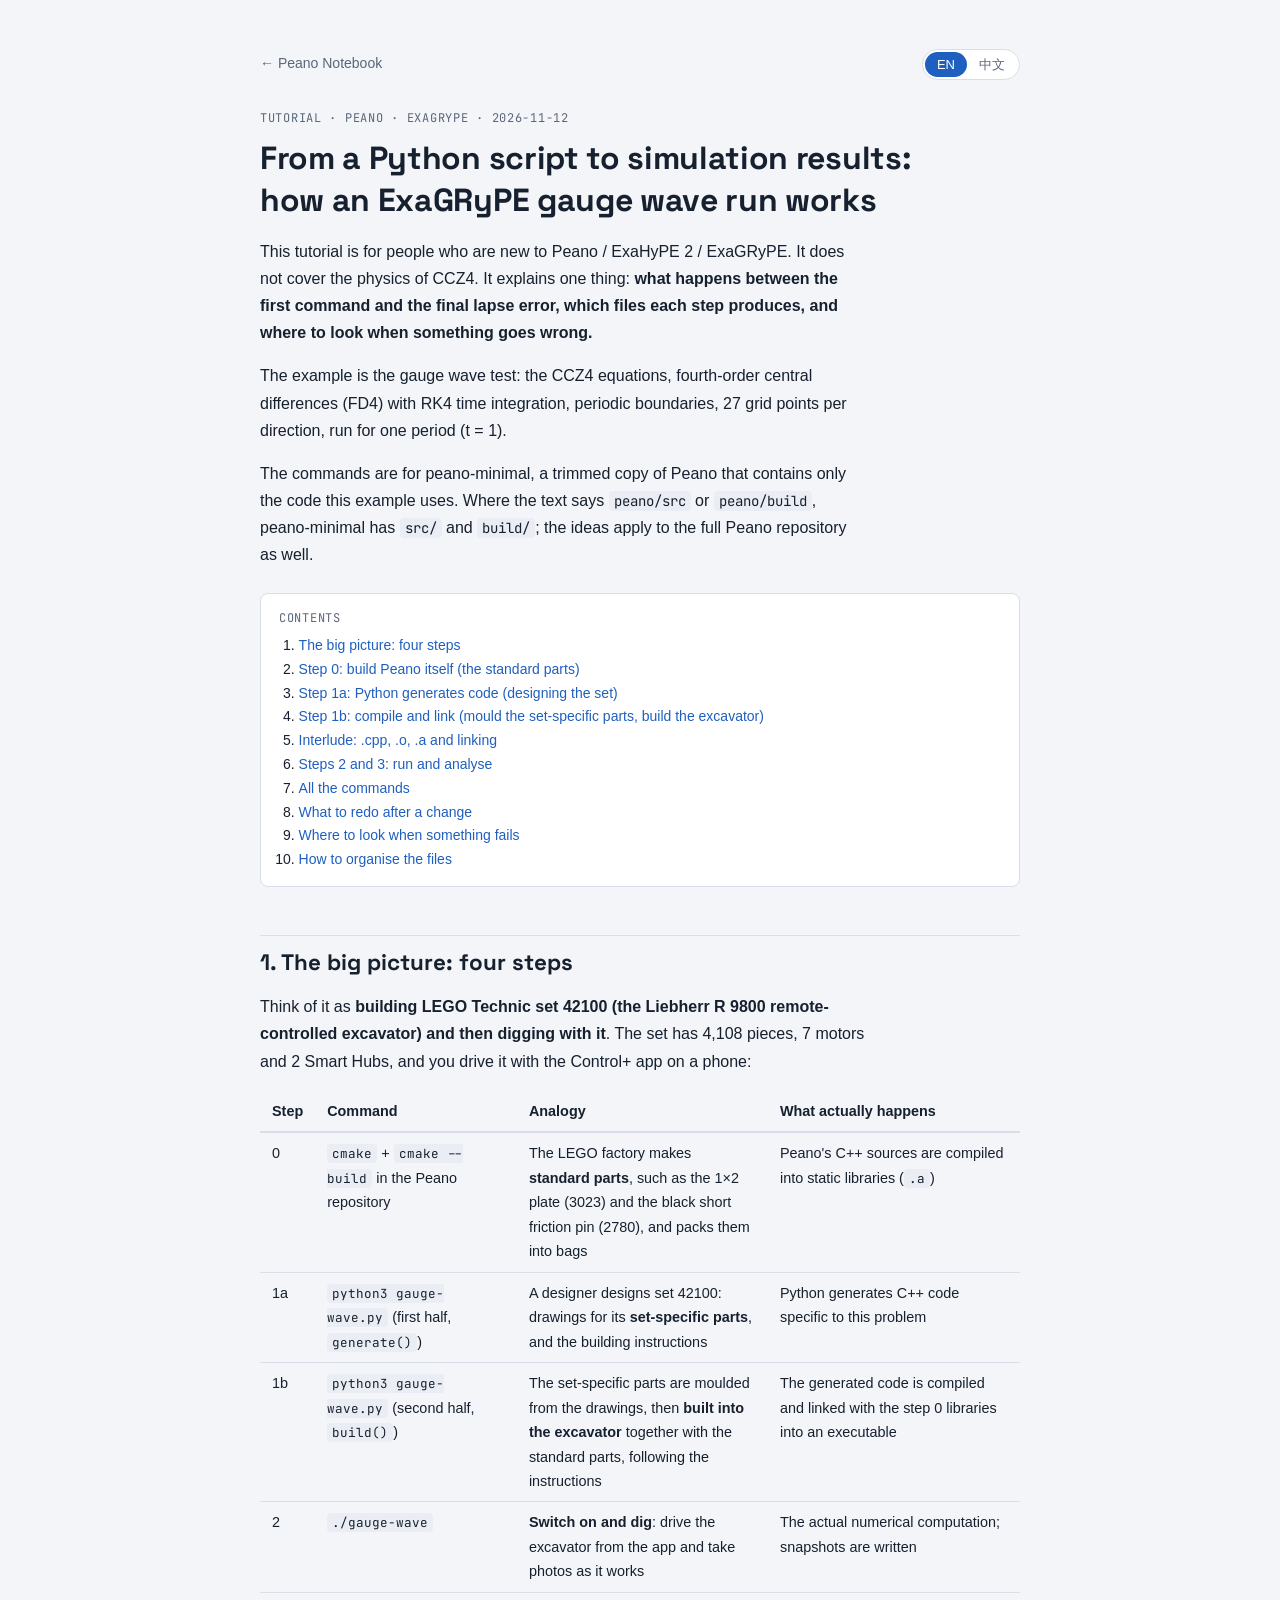
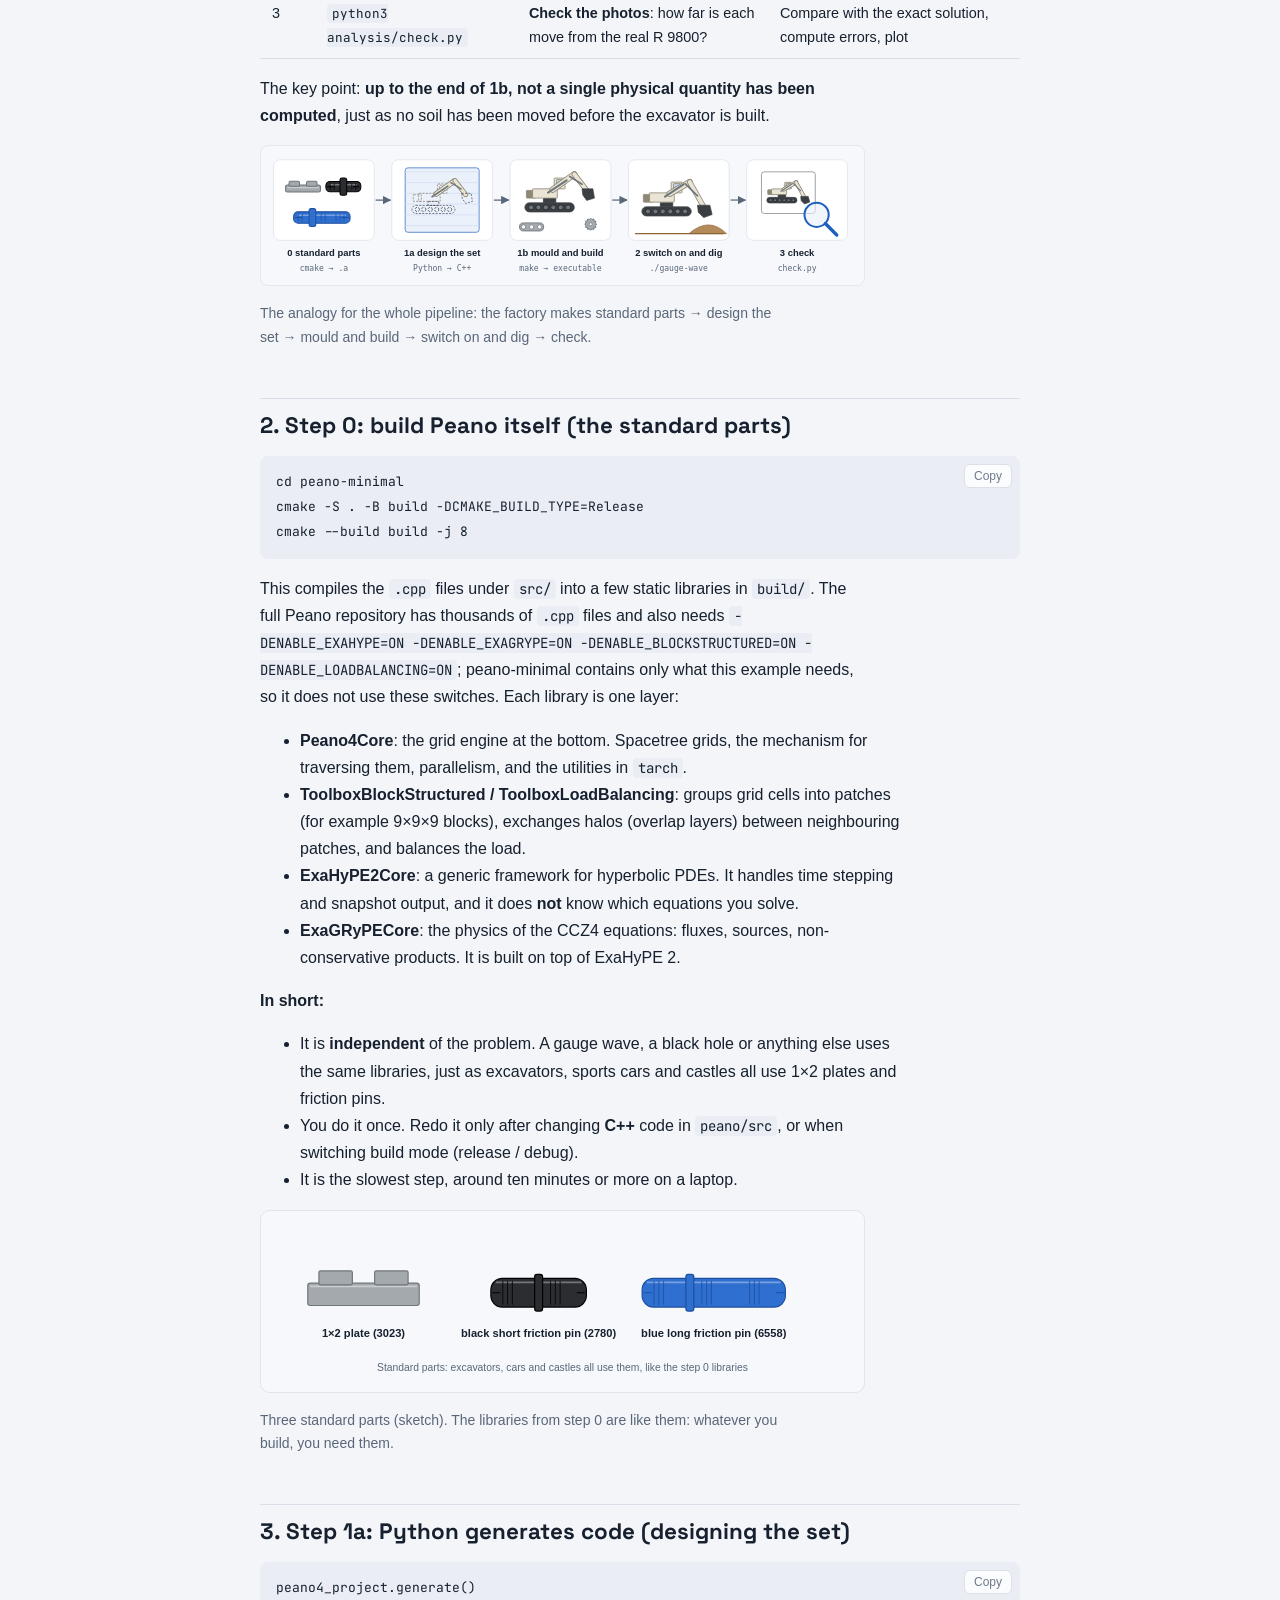
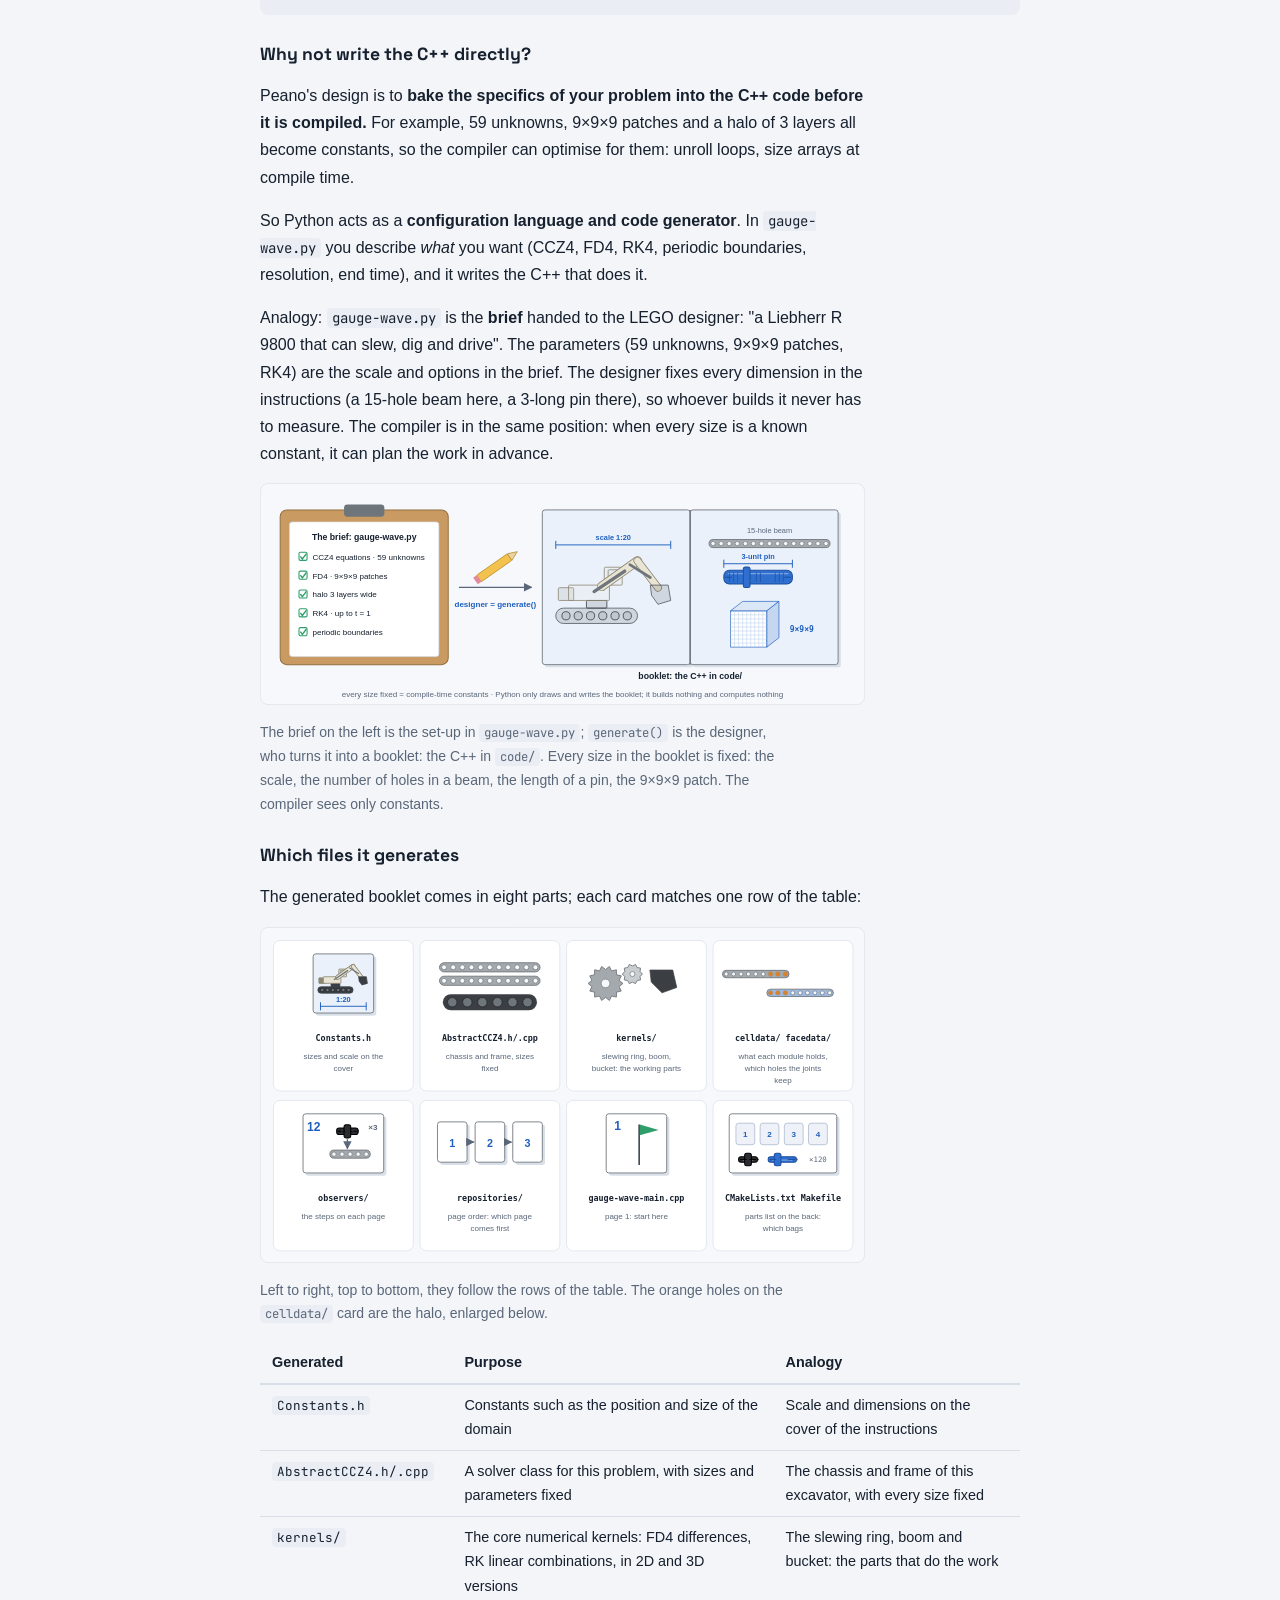
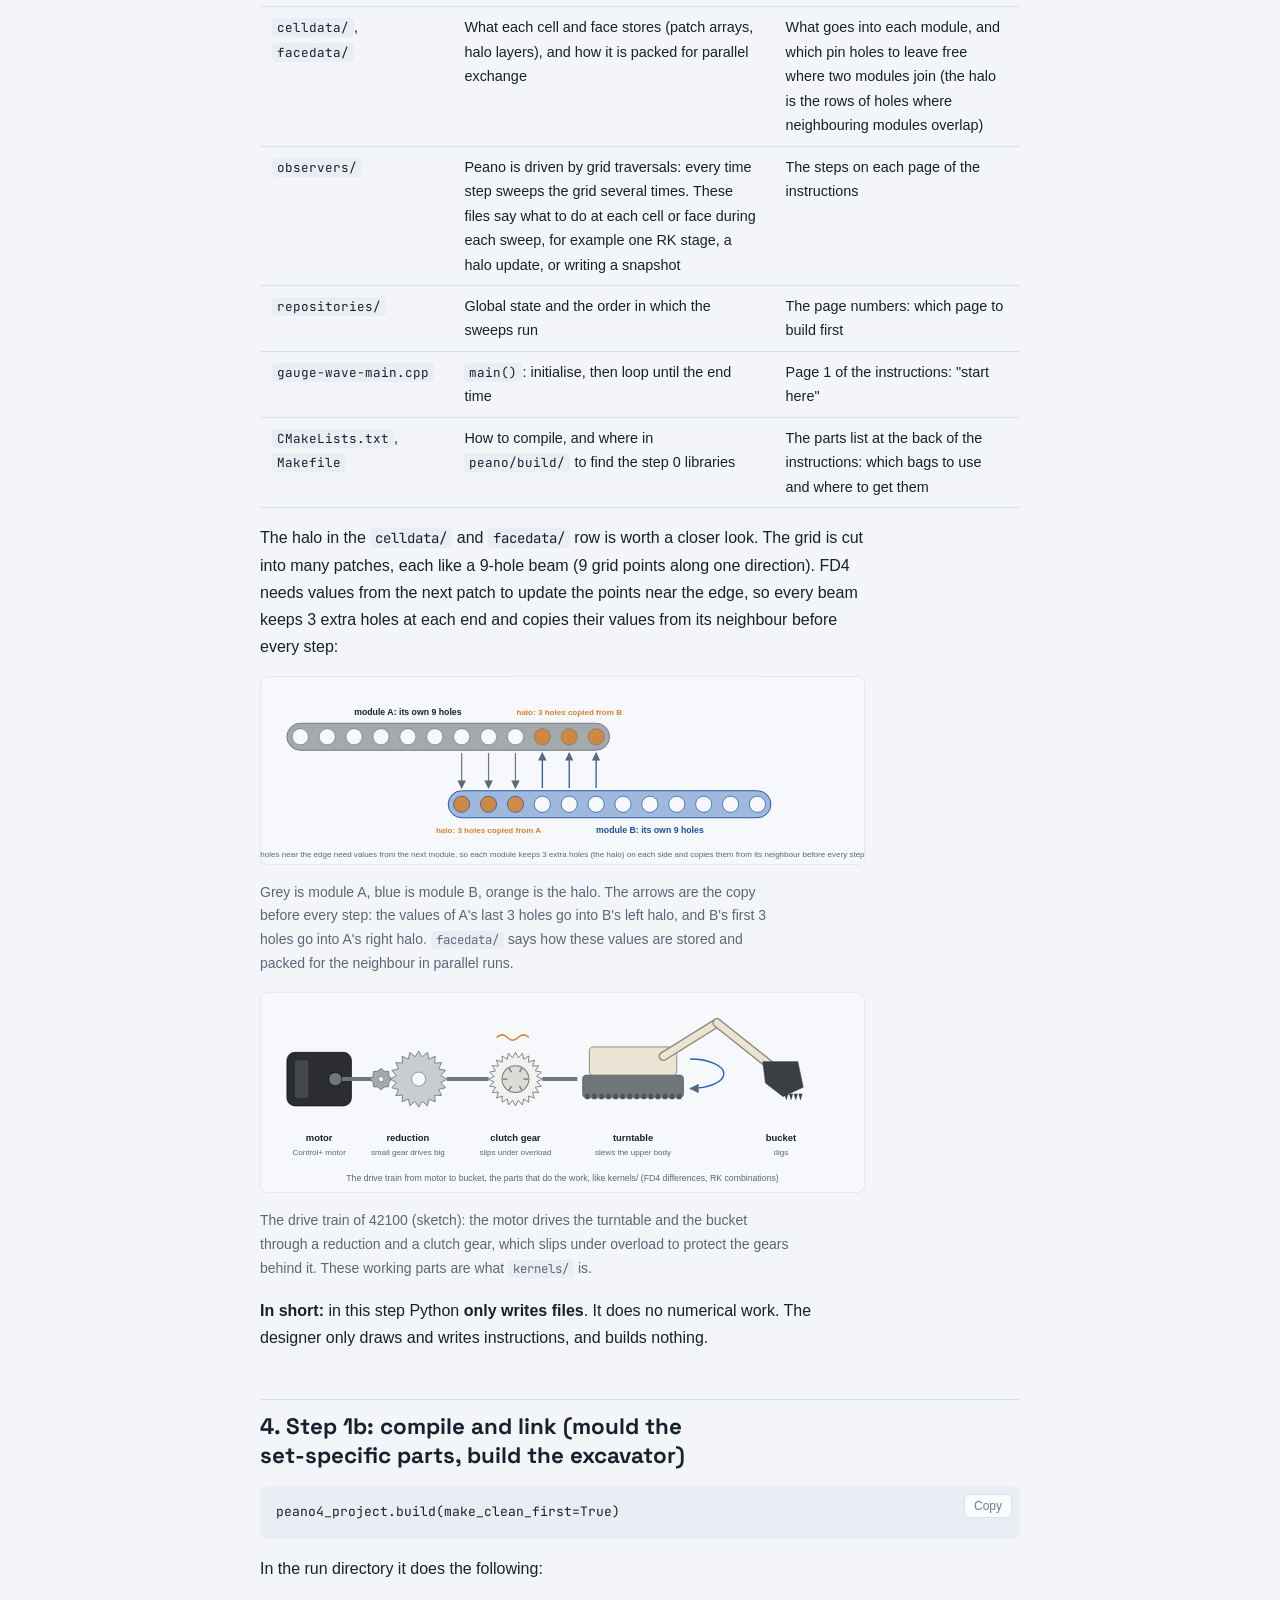
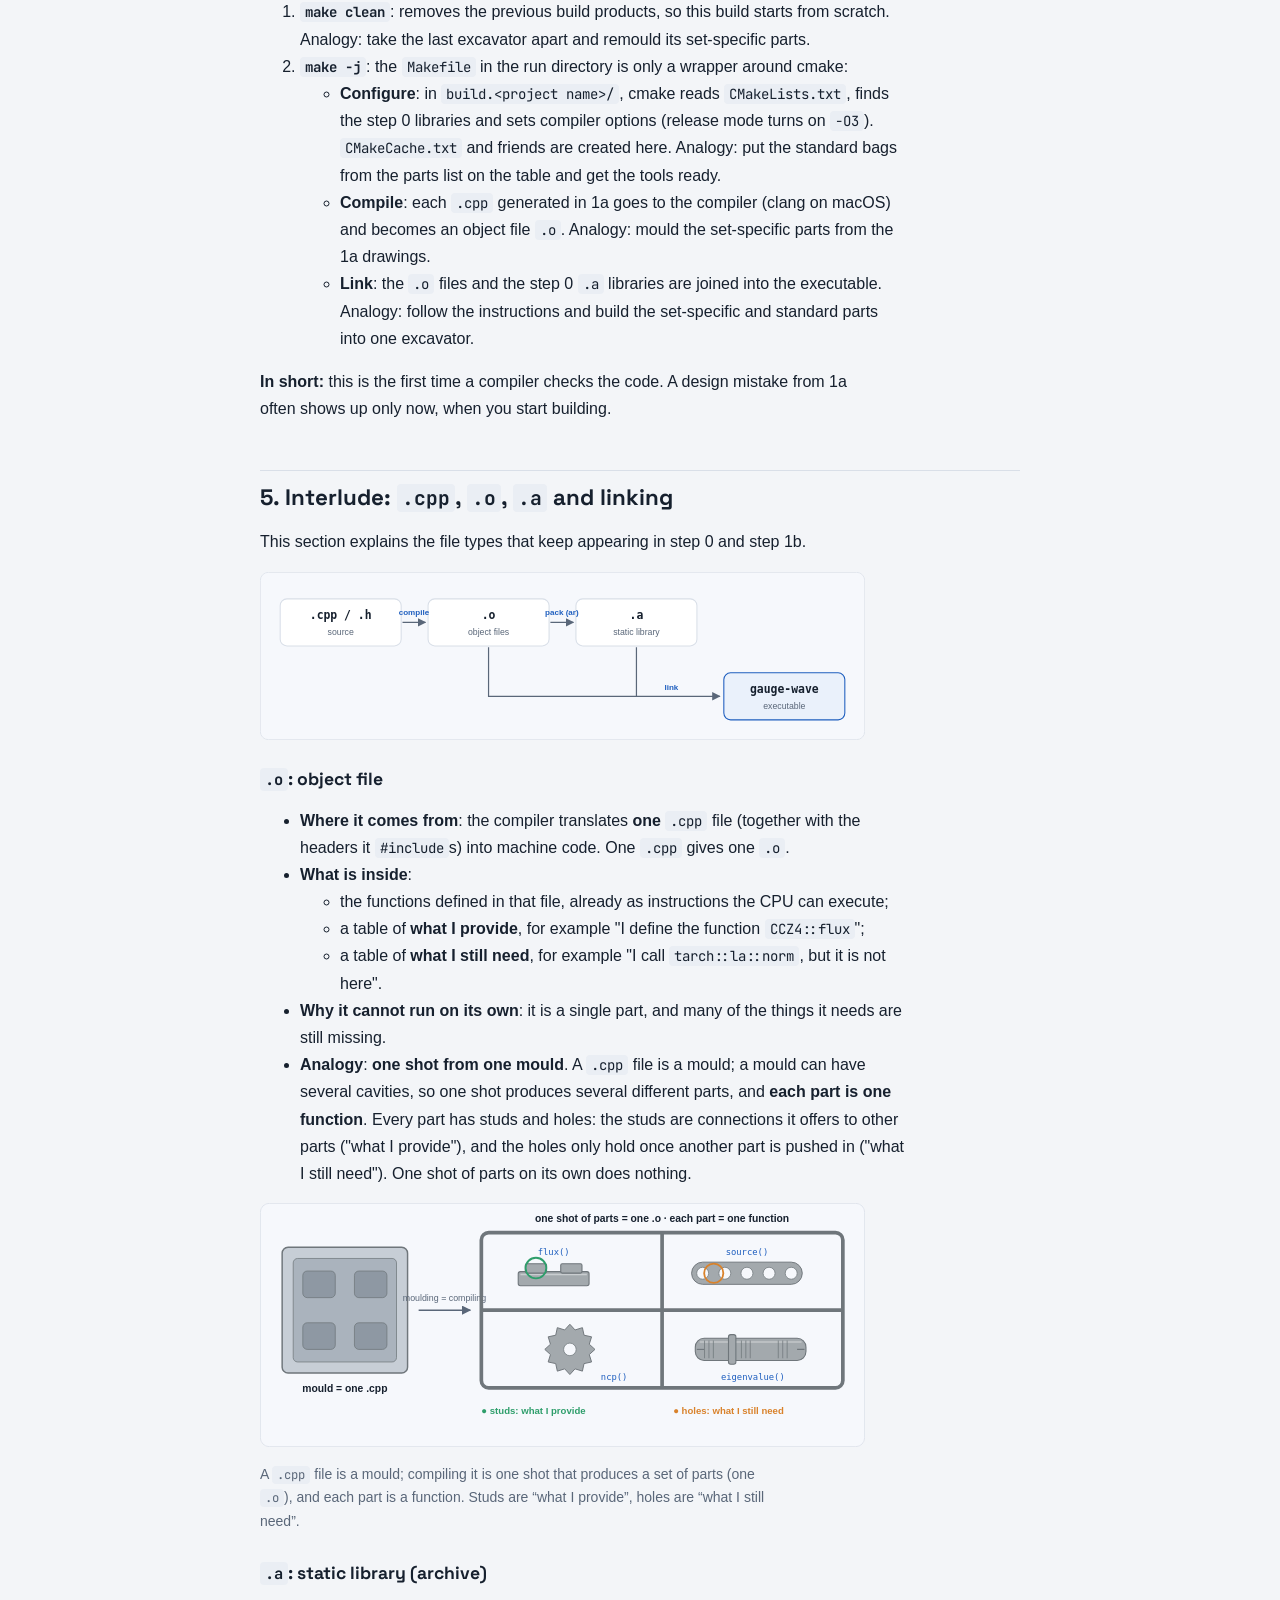
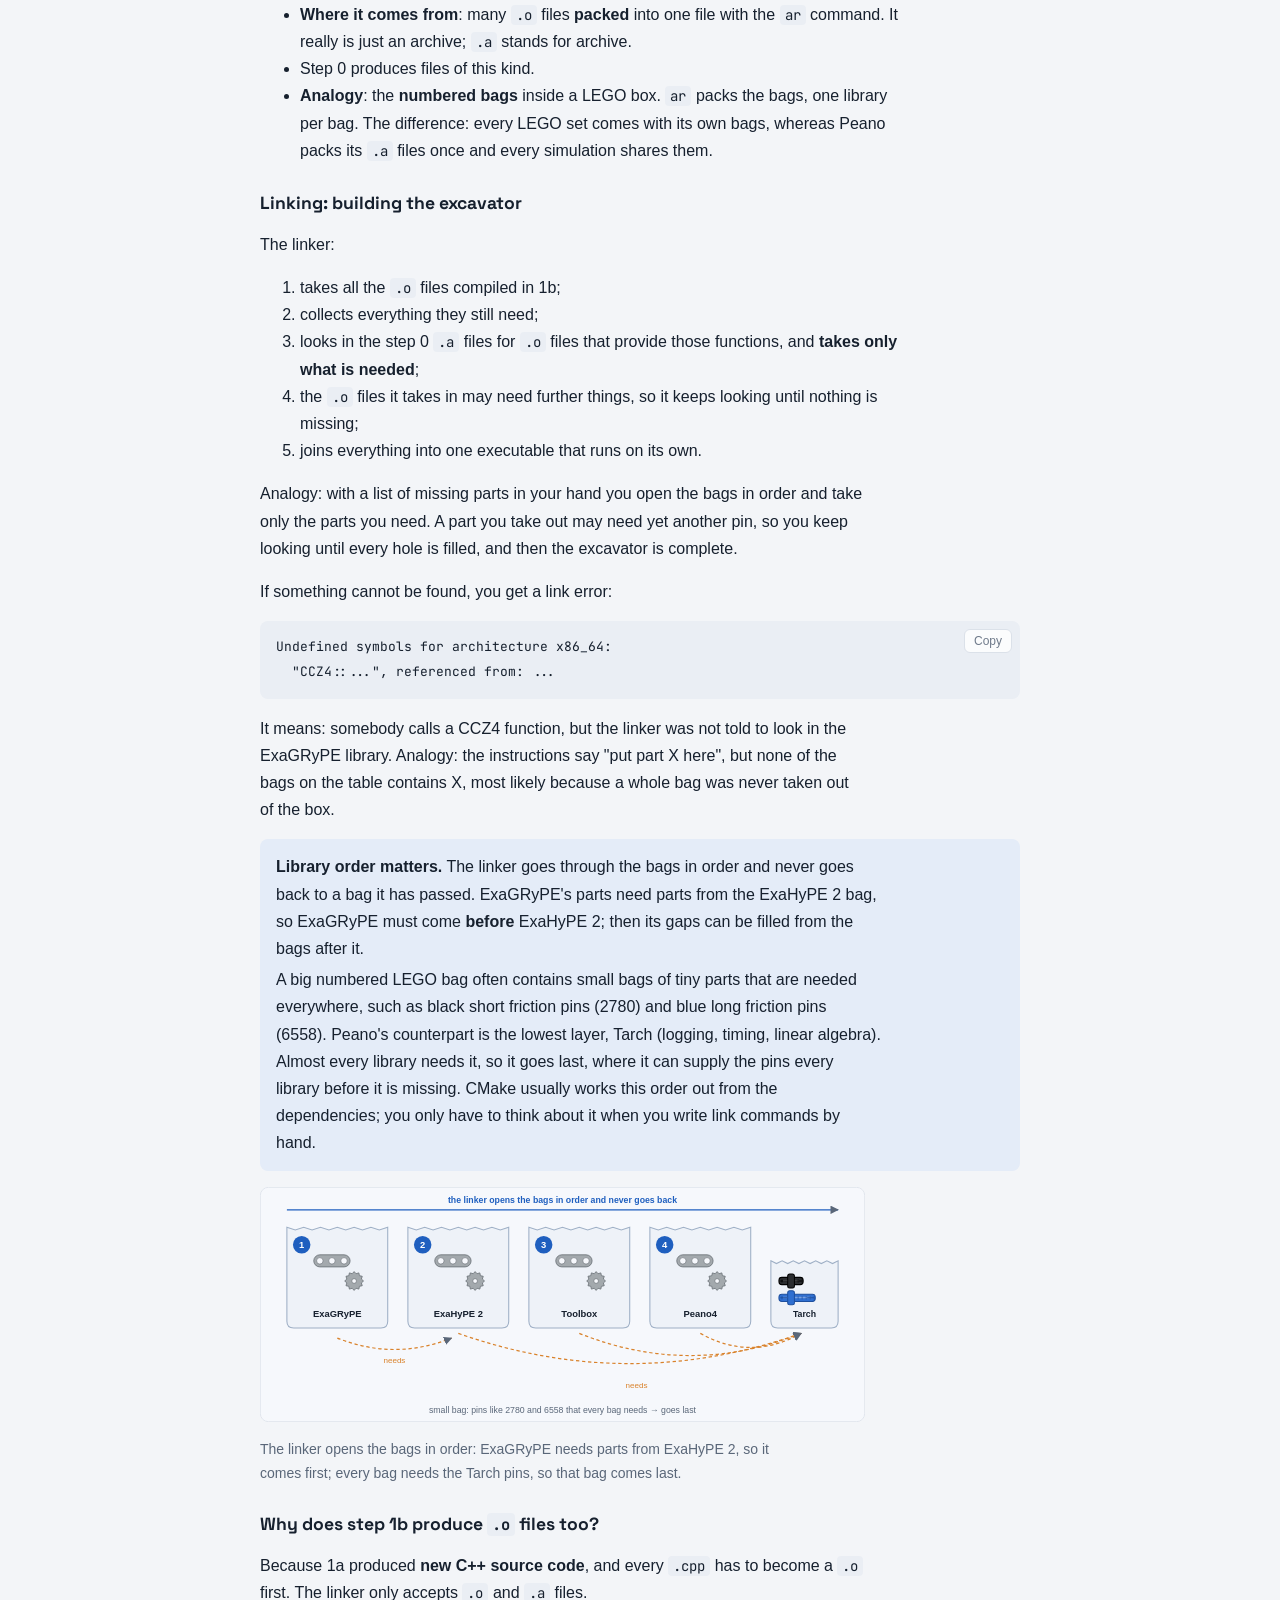
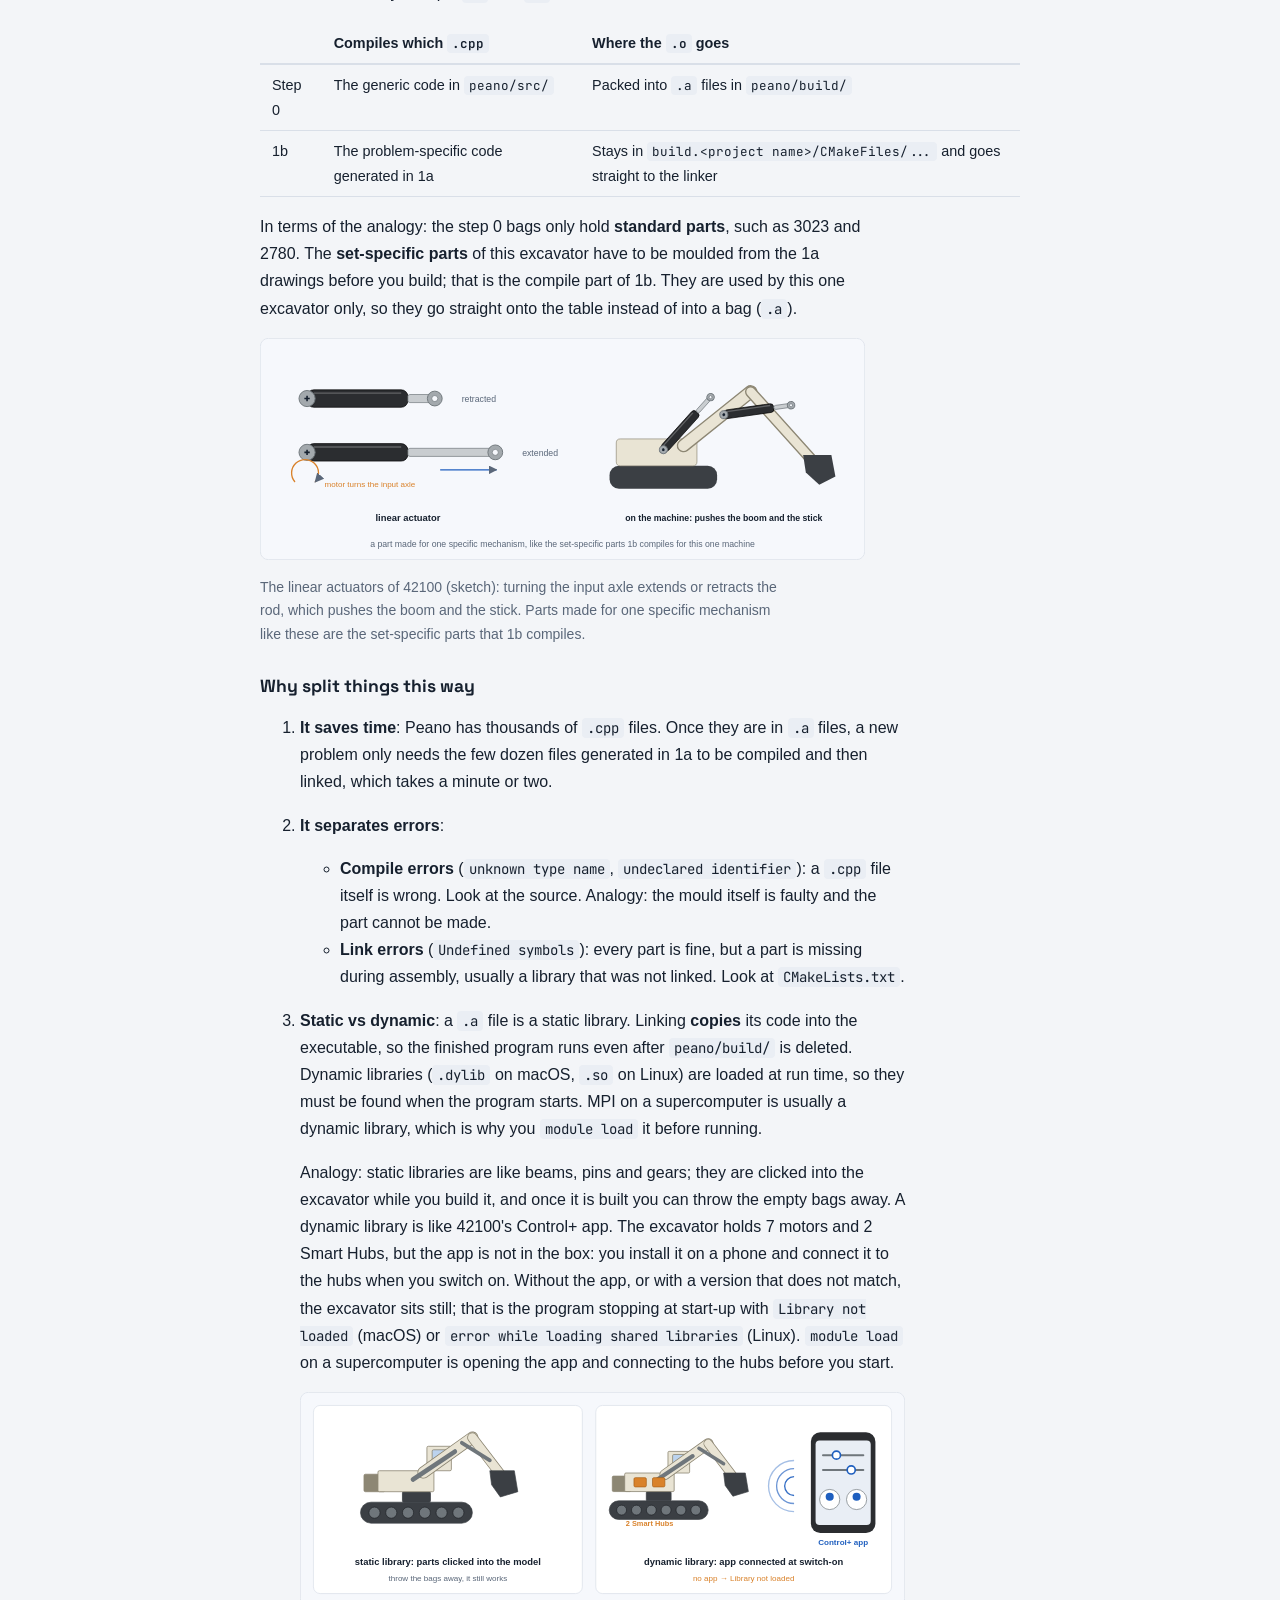
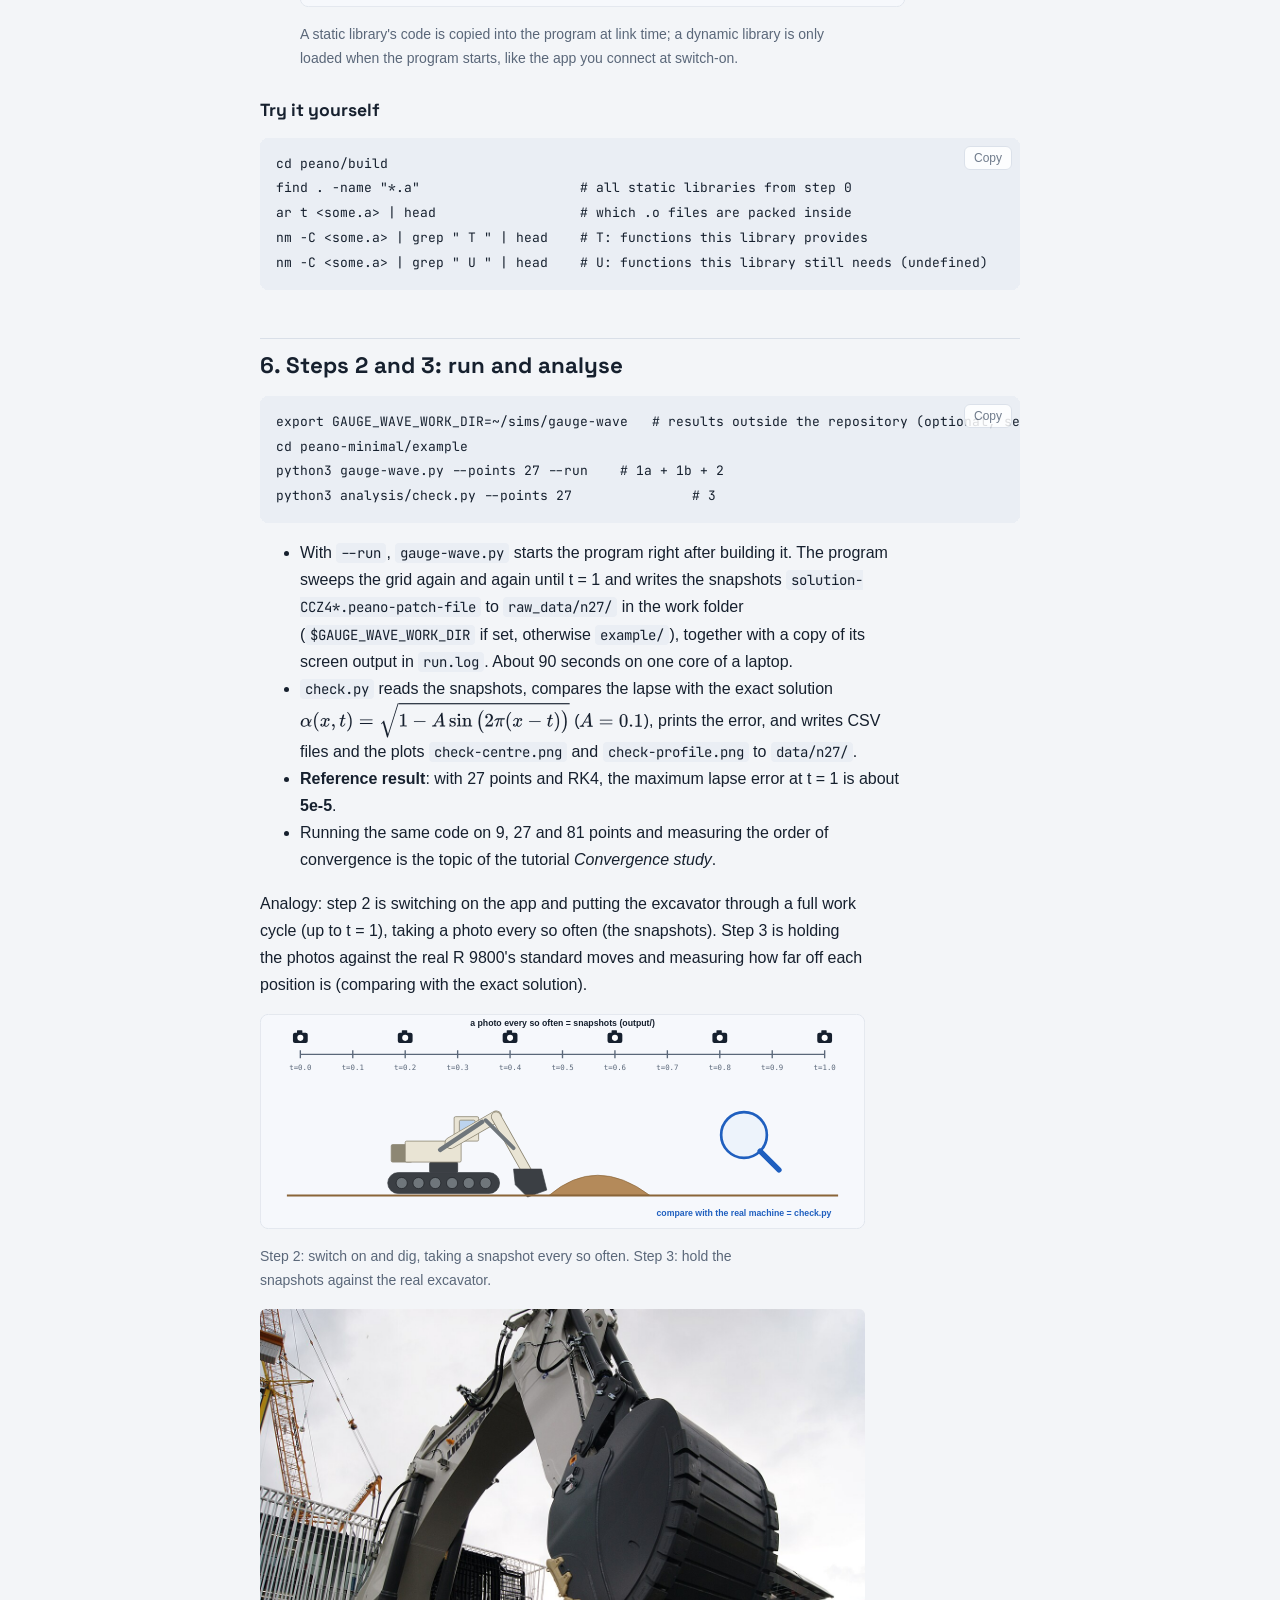
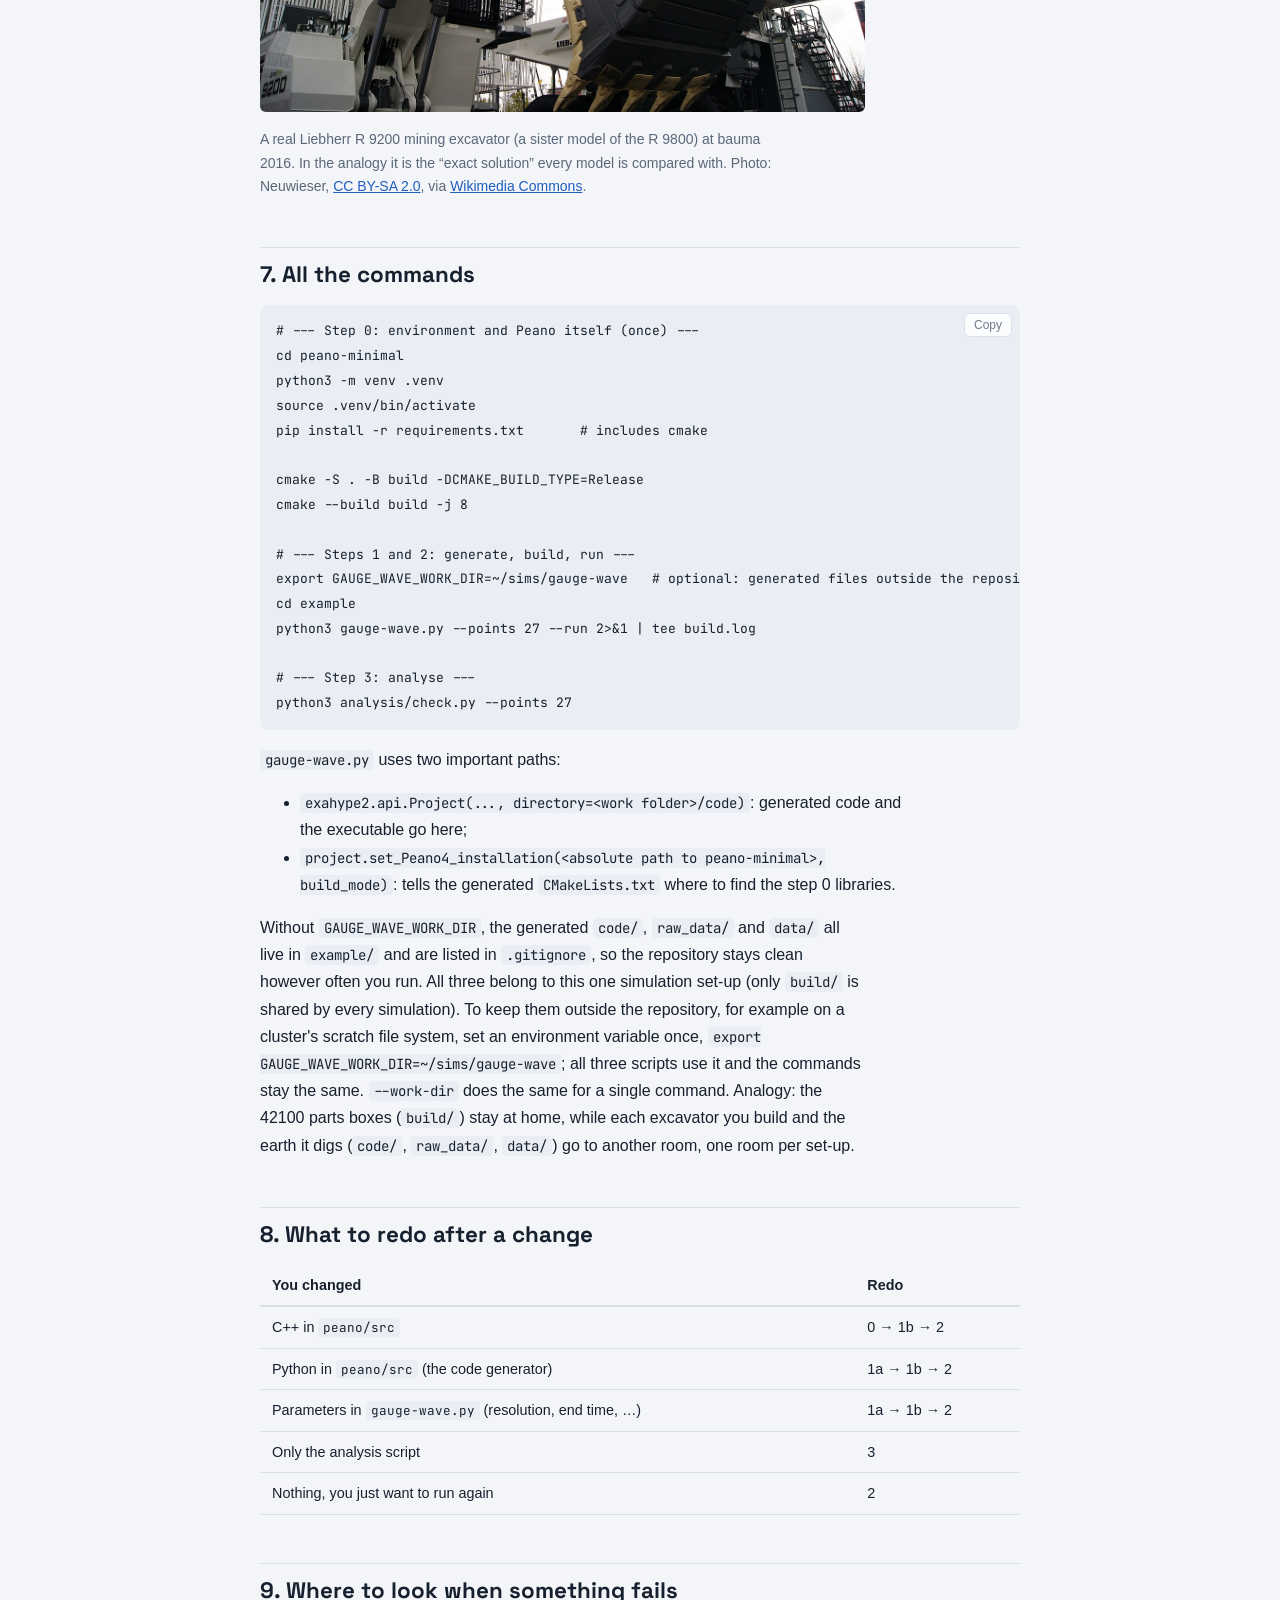
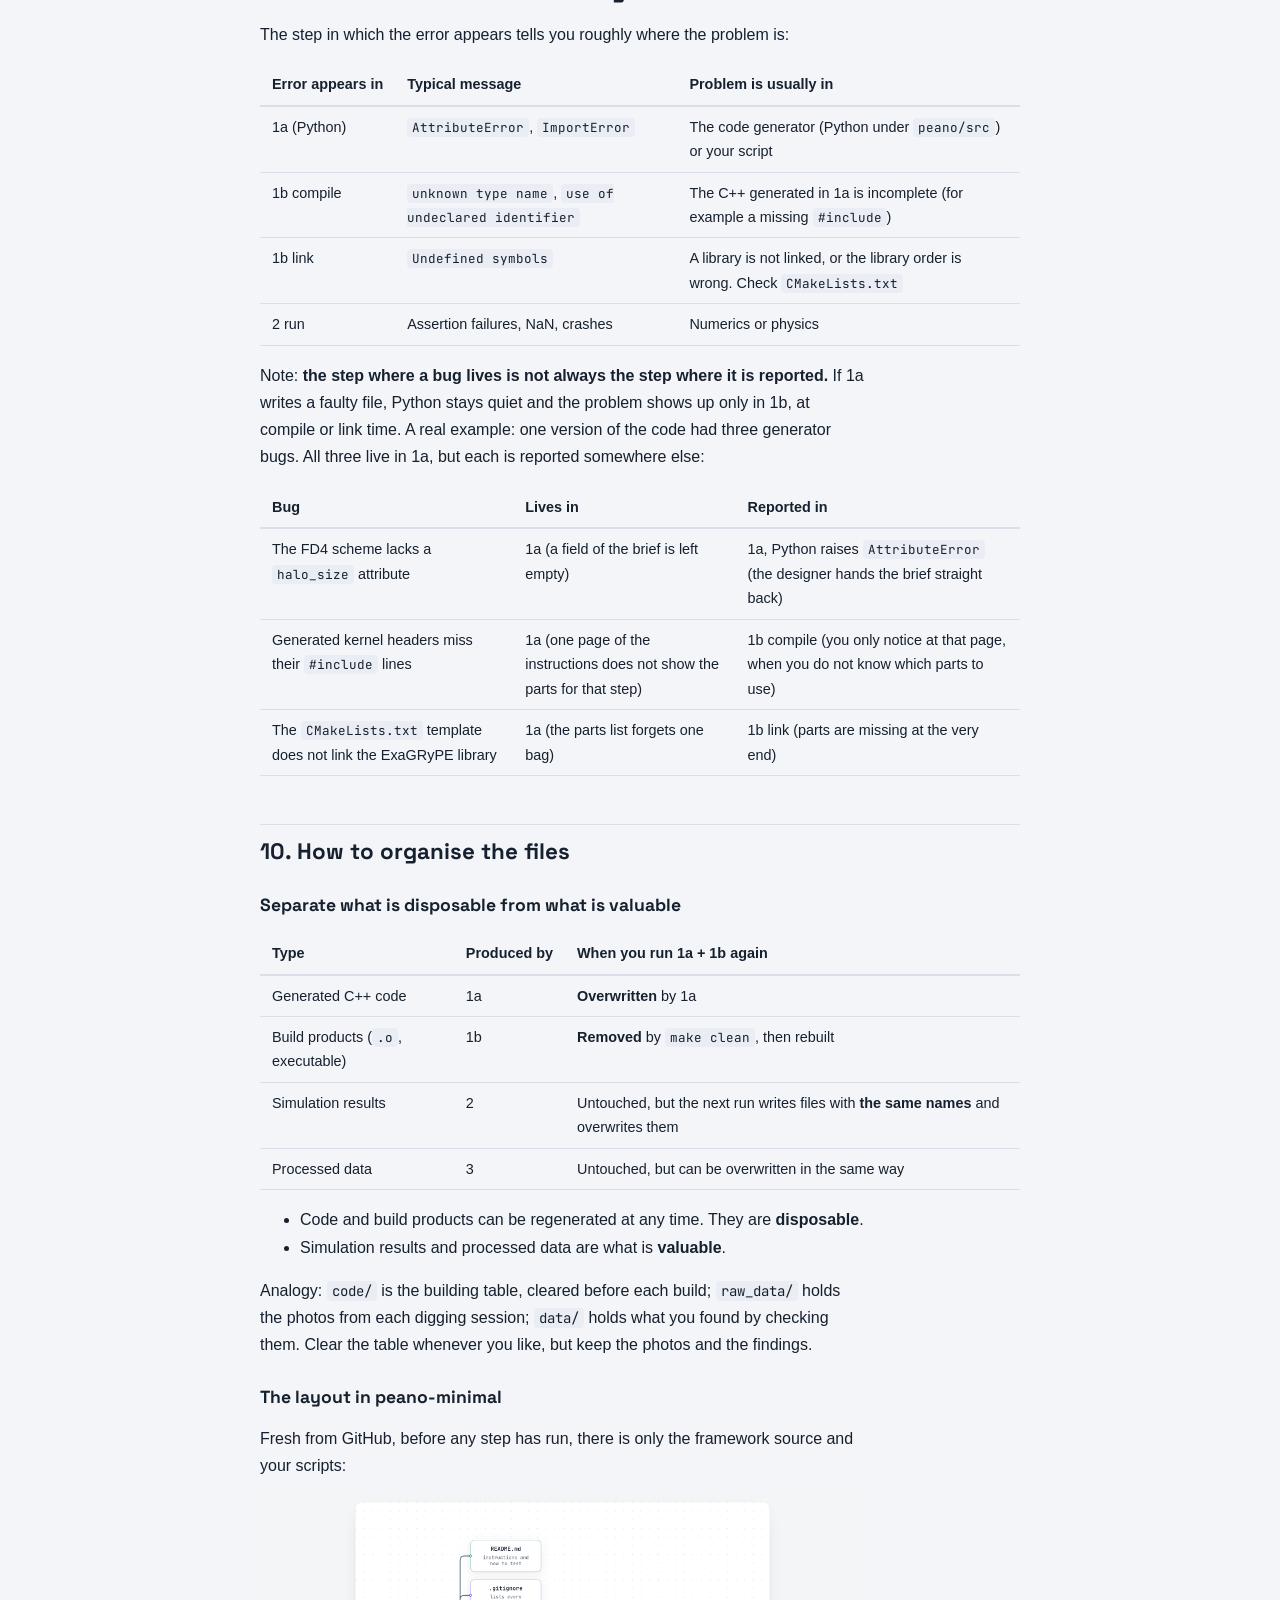
==== tutorials/tutorial-gauge-wave-pipeline.html @ ce2538bd "peano-minimal: CCZ4 gauge wave with FD4 + RK4, convergence study and tutorials Minimal copy of Peano" ====
<!doctype html>
<html lang="en">
<head>
<meta charset="utf-8">
<meta name="viewport" content="width=device-width,initial-scale=1,viewport-fit=cover">
<title>From a Python script to simulation results</title>
<link rel="stylesheet" href="https://fonts.googleapis.com/css2?family=JetBrains+Mono:wght@400;500&family=Space+Grotesk:wght@500;600;700&display=swap">
<link rel="stylesheet" href="site.css">
<script src="i18n.js"></script>
</head>
<body>
<main class="wrap">
  <div class="topbar"><a class="back" href="index.html"><span data-lang="zh-CN">← Peano 学习图册</span><span data-lang="en">← Peano Notebook</span></a><div class="lang-switch" role="group" aria-label="Language / 语言"><button type="button" data-lang-btn="en" aria-pressed="true">EN</button><button type="button" data-lang-btn="zh-CN" aria-pressed="false">中文</button></div></div>
  <p class="eyebrow"><span data-lang="zh-CN">教程</span><span data-lang="en">Tutorial</span> · peano · exagrype · 2026-11-12</p>
  <nav class="toc" id="toc" hidden aria-label="contents"><p><span data-lang="zh-CN">目录</span><span data-lang="en">Contents</span></p><ol id="toc-list"></ol></nav>
  <article class="article" id="article"></article>
</main>
<script type="text/markdown" id="md-zh-CN">
# 从 Python 脚本到模拟结果：ExaGRyPE gauge wave 是怎么跑起来的

这篇教程面向刚接触 Peano / ExaHyPE 2 / ExaGRyPE 的人。它不讲 CCZ4 的物理，而是讲清楚一件事：
**从敲下第一条命令到拿到 lapse 误差，中间每一步在干什么、产生了哪些文件、出错时该去哪里找。**

例子是 gauge wave（规范波）测试：CCZ4 方程，四阶中心差分（FD4）加 RK4 时间积分，周期边界，每个方向 27 个网格点，跑一个周期（t = 1）。

命令以 peano-minimal 为准：它是 Peano 的精简版，只包含这个算例用到的代码。文中说的 `peano/src`、`peano/build` 对应 peano-minimal 里的 `src/`、`build/`，道理对完整的 Peano 仓库同样适用。

---

## 1. 全景：四个步骤

可以把整件事类比成**拼一台乐高 Technic 42100（Liebherr R 9800 遥控挖掘机），然后开着它挖土**。这一套有 4,108 个零件、7 个电机、2 个 Smart Hub，用手机上的 Control+ app 遥控：

| 步骤 | 命令 | 类比 | 实际在做什么 |
|---|---|---|---|
| 0 | 在 Peano 仓库里 `cmake` + `cmake --build` | 乐高工厂生产**通用零件**，比如 1×2 板（3023）、黑色短摩擦销（2780），装成分包 | 把 Peano 的 C++ 源码编译成静态库 `.a` |
| 1a | `python3 gauge-wave.py`（前半段 `generate()`） | 设计师设计 42100 这一套：画出**专属零件**的图纸，写好说明书 | Python 生成针对这个问题的 C++ 代码 |
| 1b | `python3 gauge-wave.py`（后半段 `build()`） | 按图纸压出专属零件，再和通用零件一起**照说明书拼成整车** | 编译生成的代码，和第 0 步的库链接成可执行文件 |
| 2 | `./gauge-wave` | **开机挖土**：打开 app 遥控挖掘机干活，边挖边拍照 | 真正的数值计算，输出快照 |
| 3 | `python3 analysis/check.py` | **对照照片检查**：和真 R 9800 的动作比，差多少 | 和精确解比较，算误差、画图 |

最重要的一点：**到 1b 结束为止，一个物理量都还没算过。** 就像挖掘机拼好之前，一铲土都还没挖。

![整个流程的乐高类比](content/img/lego/overview.zh-CN.svg)

*整个流程的类比：工厂生产通用零件 → 设计这一套 → 压零件、拼整车 → 开机挖土 → 对照检查。*


---

## 2. 第 0 步：编译 Peano 本体（通用零件）

```bash
cd peano-minimal
cmake -S . -B build -DCMAKE_BUILD_TYPE=Release
cmake --build build -j 8
```

这一步把 `src/` 下的 `.cpp` 编译成几个静态库，放在 `build/`。完整的 Peano 仓库有几千个 `.cpp`，还要额外打开 `-DENABLE_EXAHYPE=ON -DENABLE_EXAGRYPE=ON -DENABLE_BLOCKSTRUCTURED=ON -DENABLE_LOADBALANCING=ON`；peano-minimal 只包含这个算例需要的代码，不用这些开关。每个库负责一层：

- **Peano4Core**：最底层的网格引擎，负责 spacetree 网格、遍历网格的机制和并行，还包括 `tarch` 里的各种工具函数。
- **ToolboxBlockStructured / ToolboxLoadBalancing**：把网格单元组织成 patch（例如 9×9×9 的小块），在相邻 patch 之间交换 halo（重叠层），并做负载均衡。
- **ExaHyPE2Core**：通用的双曲型方程求解框架，负责时间步进的流程和输出快照。它**不知道**你解的是什么方程。
- **ExaGRyPECore**：CCZ4 方程本身的物理实现，包括通量、源项、非守恒项等。它建立在 ExaHyPE 2 之上。

**特点：**

- 和具体问题**无关**。不管跑 gauge wave、黑洞还是别的，用的都是同一批库。就像 1×2 板和摩擦销，挖掘机、跑车、城堡都要用。
- 只做一次。只有改了 `peano/src` 里的 **C++** 代码，或者换了编译模式（release / debug），才需要重做。
- 最慢，在笔记本上大约要十几分钟。

![三种通用零件](content/img/lego/parts.zh-CN.svg)

*三种通用零件（示意图）。第 0 步编译出的库就像它们：不管拼什么都要用。*

---

## 3. 第 1a 步：Python 生成代码（设计这一套）

```python
peano4_project.generate()
```

### 为什么要多这一步，不直接写 C++？

Peano 的设计思路是：**把问题的具体参数在编译前就写死进 C++ 代码。** 比如未知量有 59 个、patch 是 9×9×9、halo 宽 3 层，这些都写成常数，编译器就能针对它们优化，比如展开循环、在编译期确定数组大小。

所以 Python 在这里扮演的是**配置语言加代码生成器**：你在 `gauge-wave.py` 里描述"要什么"（CCZ4 方程、FD4 格式、RK4、周期边界、分辨率、结束时间），它替你写出"怎么做"的 C++。

类比：`gauge-wave.py` 是交给乐高设计师的**需求单**："做一台 Liebherr R 9800，要能回转、能挖、能走"。参数（59 个未知量、9×9×9 的 patch、RK4）就是需求单上的比例和配置。设计师把每个尺寸都在说明书里定死，比如这里用 15 孔的梁、那里用 3 单位的销，拼的人就不用现场量。编译器也是这样：尺寸都是已知常数，它就能提前把活安排好。

![需求单交给设计师，画出尺寸全部定死的说明书](content/img/lego/brief.zh-CN.svg)

*左边的需求单就是 `gauge-wave.py` 里的设置；`generate()` 是设计师，把它变成一本说明书，也就是 `code/` 里的 C++。说明书上每个尺寸都已标死：比例、梁的孔数、销的长度、patch 的 9×9×9，编译器拿到的全是常数。*

### 生成了哪些文件

生成的说明书可以拆成下面八个部分，每张卡片对应表格里的一行：

![说明书的八个部分](content/img/lego/booklet.zh-CN.svg)

*从左上到右下依次对应表格各行。`celldata/` 卡片里橙色的孔就是 halo，下面有放大图。*



| 生成物 | 作用 | 类比 |
|---|---|---|
| `Constants.h` | 计算域的位置和大小等常数 | 说明书封面上的尺寸和比例 |
| `AbstractCCZ4.h/.cpp` | 这次问题专用的求解器类，大小和参数都写死在里面 | 这台挖掘机的底盘和车架设计，尺寸都已定死 |
| `kernels/` | 数值格式的核心计算：FD4 差分、RK 线性组合等，分 2D 和 3D 两个版本 | 回转机构、动臂和挖斗：真正干活的部分 |
| `celldata/`、`facedata/` | 每个网格单元和每个面上存什么数据（patch 数组、halo 层），以及并行时怎么打包发送 | 每个模块上装什么，以及两个模块的接合处要预留哪些销孔（halo 就是相邻模块重叠的那几排孔） |
| `observers/` | Peano 是"遍历网格"驱动的：每个时间步要把网格扫好几遍。这里规定每一遍扫到每个单元或面时做什么，比如算 RK 的某一阶段、更新 halo、输出快照 | 说明书每一页上的步骤 |
| `repositories/` | 全局状态，以及这些"扫网格"的步骤按什么顺序执行 | 说明书的页码：先拼哪页、后拼哪页 |
| `gauge-wave-main.cpp` | `main()` 函数：初始化，然后循环推进，直到到达结束时间 | 说明书第 1 页："从这里开始" |
| `CMakeLists.txt`、`Makefile` | 怎么编译，以及去 `peano/build/` 的哪里找第 0 步的库 | 说明书背面的零件清单：要用哪些分包，去哪里拿 |

表里 `celldata/`、`facedata/` 那一行的 halo 值得放大看一下。网格被切成很多块 patch，每块就像一根 9 孔的梁（一个方向上 9 个格点）。FD4 算靠边的格点时要用到隔壁 patch 的值，所以每根梁两头各多留 3 个孔，每一步开始前先从邻居那里把值抄过来：

![halo：两根梁重叠的那几个孔](content/img/lego/halo.zh-CN.svg)

*灰色是模块 A，蓝色是模块 B，橙色是 halo。箭头表示每一步开始前的“抄值”：A 最后 3 个孔的值抄进 B 左边的 halo，B 前 3 个孔的值抄进 A 右边的 halo。`facedata/` 规定了这些值怎么存、并行时怎么打包发给邻居。*

![传动链：马达、齿轮、离合齿轮、回转台、挖斗](content/img/lego/drive.zh-CN.svg)

*42100 的传动链（示意图）：马达经过齿轮减速和离合齿轮，带动回转台和挖斗。离合齿轮在阻力太大时打滑，保护后面的齿轮。这一串真正干活的零件对应 `kernels/`。*

**特点：** Python 在这一步**只是写文件**，不做任何数值计算。设计师只画图、写说明书，自己不动手拼。

---

## 4. 第 1b 步：编译和链接（压出专属零件，拼成整车）

```python
peano4_project.build(make_clean_first=True)
```

它在运行目录里依次做这些事：

1. **`make clean`**：清掉上一次的编译产物，保证这次从头编译。类比：把上次拼好的车拆掉，专属零件也回炉重做。
2. **`make -j`**：运行目录里的 `Makefile` 只是一层外壳，它会调用 cmake：
   - **配置**：在 `build.<项目名>/` 里根据 `CMakeLists.txt` 找到第 0 步的库，设置编译选项（release 模式会打开 `-O3` 优化）。`CMakeCache.txt` 等文件就生成在这里。类比：按零件清单把要用的通用分包摆上桌，备好工具。
   - **编译**：把 1a 生成的每个 `.cpp` 交给编译器（macOS 上是 clang），翻译成目标文件 `.o`。类比：按 1a 的图纸注塑，压出这一套的专属零件。
   - **链接**：把这些 `.o` 和第 0 步的 `.a` 拼在一起，得到可执行文件。类比：照说明书把专属零件和通用零件拼成整车。

**特点：** 编译器在这一步第一次真正检查代码对不对。1a 里设计错的地方，往往要到 1b 动手拼的时候才发现。

---

## 5. 插曲：`.cpp`、`.o`、`.a` 和链接

这一节解释第 0 步和 1b 里反复出现的文件类型。

![从源码到可执行文件](content/img/lego/chain.zh-CN.svg)

### `.o`：目标文件（object file）

- **怎么来的**：编译器把**一个** `.cpp`（连同它 `#include` 的头文件）翻译成机器码。一个 `.cpp` 对应一个 `.o`。
- **里面有什么**：
  - 这个文件里定义的函数，已经是 CPU 能直接执行的指令；
  - 一张"**我提供什么**"的表，例如"我定义了函数 `CCZ4::flux`"；
  - 一张"**我还缺什么**"的表，例如"我调用了 `tarch::la::norm`，但它不在我这里"。
- **为什么不能直接运行**：它只是一个零件，里面还有很多缺的东西没有着落。
- **类比**：一副模具一次注塑压出来的**一板零件**。一个 `.cpp` 是一副模具，一副模具可以有好几个型腔，一次压出好几种零件；**每个零件就是一个函数**。每个零件上都有凸点和孔：凸点是它能给别的零件用的连接，也就是"我提供什么"；孔要等别的零件插进来才能固定，也就是"我还缺什么"。单独一板零件什么也干不了。

![一副模具一次压出一板零件](content/img/lego/mould.zh-CN.svg)

*一个 `.cpp` 是一副模具，编译一次压出一板零件（一个 `.o`），每个零件是一个函数。凸点是“我提供什么”，孔是“我还缺什么”。*

### `.a`：静态库（archive）

- **怎么来的**：把很多 `.o` **打包**成一个文件（`ar` 命令）。本质上就是一个归档包，`.a` 就是 archive 的意思。
- 第 0 步生成的就是这种文件。
- **类比**：**零件分包**。打开乐高的盒子，里面是一袋一袋印着编号的分包；`ar` 打包就是装袋，每个库是一包。不同的是，乐高每个套装各装一份分包，而 Peano 的 `.a` 只装一次，所有算例共用同一批分包。

### 链接：把零件拼成整车

链接器做的事情：

1. 拿到 1b 编译出来的所有 `.o`；
2. 汇总它们"还缺什么"；
3. 到第 0 步的 `.a` 里找能提供这些函数的 `.o`，**只拿需要的**；
4. 新拿进来的 `.o` 可能又缺别的东西，就继续找，直到所有缺口都补上；
5. 拼成一个能独立运行的可执行文件。

类比：手里拿着一张缺件清单，按顺序打开分包，只取用得上的零件。取出来的零件可能还要配别的销子，那就接着找，直到每个孔都插上了，车也就拼好了。

缺口补不上时，就会出现链接错误：

```
Undefined symbols for architecture x86_64:
  "CCZ4::...", referenced from: ...
```

意思是：有人调用了 CCZ4 的函数，但链接器没被告知去 ExaGRyPE 的库里找。类比：说明书写着"这里插一个零件 X"，翻遍桌上所有分包都找不到 X，多半是有一整包根本没拿出来。

> **库的顺序很重要。** 链接器按顺序翻分包，翻过去的分包不会再回头。ExaGRyPE 的零件要用到 ExaHyPE 2 分包里的零件，所以 ExaGRyPE 要排在 ExaHyPE 2 **前面**，它的缺口才能在后面的分包里补上。
>
> 乐高的大分包（上面印着数字）里常常还套着小分包，装的是黑色短摩擦销（2780）、蓝色长摩擦销（6558）这种到处都要用的小零件。Peano 里对应的是最底层的 Tarch（日志、计时、线性代数），几乎每个库都要用，所以它要排在最后，前面所有库缺的销子都能在它那里补齐。CMake 一般会按依赖关系自动排好这个顺序，只有手写链接命令时才要自己操心。

![链接器按顺序翻分包](content/img/lego/bags.zh-CN.svg)

*链接器按顺序翻分包：ExaGRyPE 要用 ExaHyPE 2 的零件，所以排在前面；Tarch 这包销子大家都要用，放在最后。*

### 为什么 1b 也会生成 `.o`？

因为 1a 生成的是**新的 C++ 源码**，而任何 `.cpp` 都必须先编译成 `.o`，链接器只认 `.o` 和 `.a`。

| | 编译谁的 `.cpp` | `.o` 去哪 |
|---|---|---|
| 第 0 步 | `peano/src/` 里的通用代码 | 打包成 `.a`，放在 `peano/build/` |
| 1b | 1a 生成的专用代码 | 留在 `build.<项目名>/CMakeFiles/...`，直接拿去链接 |

用类比来说：第 0 步的分包里只有**通用零件**，比如 3023 和 2780。这台挖掘机独有的**专属零件**得在拼装前按 1a 的图纸先压出来，这就是 1b 的编译。它们只给这一台用，所以直接放在桌上，不用再装进分包（`.a`）。

![线性执行器：收回、伸出，以及装在车上推动动臂和斗杆](content/img/lego/actuator.zh-CN.svg)

*42100 里的线性执行器（伸缩杆，示意图）：马达转动输入轴，杆就伸出或收回，用来推动动臂和斗杆。这种为特定机构准备的零件，就像 1b 编译出来的专属零件。*

### 这样分的意义

1. **省时间**：Peano 有几千个 `.cpp`，打成 `.a` 之后，每跑一个新问题只需要编译 1a 生成的几十个文件，再链接一下，一两分钟就够了。
2. **分开排错**：
   - **编译错误**（`unknown type name`、`undeclared identifier`）：某个 `.cpp` 自己写得不对，去查源码。类比：模具本身有问题，零件压不出来。
   - **链接错误**（`Undefined symbols`）：零件都没问题，但拼的时候缺零件，通常是少链接了某个库，去查 `CMakeLists.txt`。
3. **静态 vs 动态**：`.a` 是静态库，链接时会把代码**复制进**可执行文件，所以编译好的程序即使删掉 `peano/build/` 也能运行。与之相对的是动态库（macOS 上是 `.dylib`，Linux 上是 `.so`），它们在运行时才加载，所以运行时必须能找到它们。超算上的 MPI 一般是动态库，这也是为什么要先 `module load` 再运行。

   类比：静态库就像梁、销、齿轮这些机械零件，拼的时候已经卡进车里，拼完以后分包袋扔掉也不影响。动态库就像 42100 的 Control+ app：挖掘机里装着 7 个电机和 2 个 Smart Hub，但 app 不在盒子里，要在开机的时候装在手机上、连上 Hub，车才动得起来。手机上没装 app，或者版本对不上，挖掘机就趴着不动，对应程序一启动就报 `Library not loaded`（macOS）或 `error while loading shared libraries`（Linux）。超算上的 `module load` 就像开机前先打开 app、连上 Hub。

   ![静态库和动态库](content/img/lego/app.zh-CN.svg)

   *静态库的代码在链接时就复制进了程序；动态库要等程序启动时才加载，就像开机时才连上的 app。*

### 动手看一看

```bash
cd peano/build
find . -name "*.a"                    # 第 0 步生成的所有静态库
ar t <某个.a> | head                  # 库里打包了哪些 .o
nm -C <某个.a> | grep " T " | head    # T：这个库"提供"的函数
nm -C <某个.a> | grep " U " | head    # U：这个库"还缺"的函数（undefined）
```

---

## 6. 第 2 步和第 3 步：运行和分析

```bash
export GAUGE_WAVE_WORK_DIR=~/sims/gauge-wave   # 结果写到仓库外面（可选，见第 10 节）
cd peano-minimal/example
python3 gauge-wave.py --points 27 --run    # 1a + 1b + 2
python3 analysis/check.py --points 27               # 3
```

- 加了 `--run`，`gauge-wave.py` 编译完就运行程序。程序把网格遍历一遍又一遍，推进到 t = 1，把快照 `solution-CCZ4*.peano-patch-file` 写到工作目录的 `raw_data/n27/`（设了 `GAUGE_WAVE_WORK_DIR` 就在那里，否则在 `example/` 里），屏幕输出同时存进那里的 `run.log`。在笔记本上单线程大约 90 秒。
- `check.py` 读取快照，把 lapse 和精确解 $\alpha(x,t) = \sqrt{1 - A\sin\big(2\pi(x-t)\big)}$（$A = 0.1$）比较，输出误差，并把 CSV 和两张图 `check-centre.png`、`check-profile.png` 写到 `data/n27/`。
- **参考结果**：27 点、RK4、t = 1 时，lapse 最大误差约 **5e-5**。
- 同一份代码在 9、27、81 三种网格上跑，再一起分析收敛阶，见教程《收敛性分析》。

类比：第 2 步是打开 app 开着挖掘机干一整轮活（推进到 t = 1），每隔一段时间拍一张照片（快照）。第 3 步是把照片和真 R 9800 的标准动作对照，看每个位置差多少（和精确解比）。

![开机挖土，边挖边拍快照](content/img/lego/dig.zh-CN.svg)

*第 2 步开机挖土，每隔一段时间拍一张快照；第 3 步拿快照和真挖掘机对照。*

![真实的 Liebherr R 9200 矿用挖掘机](content/img/photos/liebherr-r9200.jpg)

*真实的 Liebherr R 9200 矿用挖掘机（R 9800 的同系列机型），摄于 bauma 2016。在类比里它就是“精确解”：模型做得好不好，要和它比。照片：Neuwieser，[CC BY-SA 2.0](https://creativecommons.org/licenses/by-sa/2.0/)，来自 [Wikimedia Commons](https://commons.wikimedia.org/wiki/File:Bauma_2016_%2826667207701%29.jpg)。*

---

## 7. 完整操作流程

```bash
# --- 第 0 步：环境和 Peano 本体（只做一次） ---
cd peano-minimal
python3 -m venv .venv
source .venv/bin/activate
pip install -r requirements.txt       # 包括 cmake

cmake -S . -B build -DCMAKE_BUILD_TYPE=Release
cmake --build build -j 8

# --- 第 1、2 步：生成、编译、运行 ---
export GAUGE_WAVE_WORK_DIR=~/sims/gauge-wave   # 可选：生成的文件写到仓库外面
cd example
python3 gauge-wave.py --points 27 --run 2>&1 | tee build.log

# --- 第 3 步：分析 ---
python3 analysis/check.py --points 27
```

`gauge-wave.py` 里有两个关键路径：

- `exahype2.api.Project(..., directory=<工作目录>/code)`：生成的代码和可执行文件放在这里；
- `project.set_Peano4_installation(<peano-minimal 的绝对路径>, build_mode)`：告诉生成的 `CMakeLists.txt` 去哪里找第 0 步的库。

不设 `GAUGE_WAVE_WORK_DIR` 时，生成的 `code/`、`raw_data/`、`data/` 都在 `example/` 里，并且写进了 `.gitignore`，所以跑多少次仓库都保持干净。这三个目录都只属于这一次模拟设置（只有 `build/` 是所有模拟共用的），想放到仓库外面，比如超算的 scratch 目录，就设一次环境变量 `export GAUGE_WAVE_WORK_DIR=~/sims/gauge-wave`，三个脚本都会用它，命令不用改；只想对一条命令生效就用 `--work-dir`。类比：同一套 42100 的零件盒（`build/`）留在家里，每次搭出来的挖掘机和它挖的土（`code/`、`raw_data/`、`data/`）都搬到另一间屋子，换一个设置就换一间屋子。

---

## 8. 改了什么，要重做哪一步

| 你改了 | 需要重做 |
|---|---|
| `peano/src` 里的 C++ | 0 → 1b → 2 |
| `peano/src` 里的 Python（代码生成器） | 1a → 1b → 2 |
| `gauge-wave.py` 里的参数（分辨率、结束时间等） | 1a → 1b → 2 |
| 只改了分析脚本 | 3 |
| 什么都没改，只想再跑一次 | 2 |

---

## 9. 出错了去哪找

看报错出现在哪个阶段，就知道问题大概在哪：

| 报错出现在 | 典型样子 | 问题通常在 |
|---|---|---|
| 1a（Python） | `AttributeError`、`ImportError` | 代码生成器（`peano/src` 下的 Python），或者你的脚本 |
| 1b 编译 | `unknown type name`、`use of undeclared identifier` | 1a 生成的 C++ 不完整（例如漏了 `#include`） |
| 1b 链接 | `Undefined symbols` | 少链接了某个库，或者库的顺序不对，去查 `CMakeLists.txt` |
| 2 运行 | 断言失败、NaN、崩溃 | 数值或物理问题 |

注意：**出错的阶段和报错的阶段不一定相同。** 1a 生成的文件有缺陷时，Python 不会报错，要到 1b 编译或链接时才暴露。下面是一个真实例子：某个版本的代码里有三个生成器 bug，它们都出在 1a，却分别在三个不同的地方报错：

| Bug | 出错在 | 报错在 |
|---|---|---|
| FD4 格式缺少 `halo_size` 属性 | 1a（需求单少填了一项） | 1a，Python 直接 `AttributeError`（设计师当场退回需求单） |
| 生成 kernel 头文件时漏写 `#include` | 1a（说明书某一页漏印了这一步要用的零件） | 1b 编译（拼到这一页才发现不知道该用哪些零件） |
| `CMakeLists.txt` 模板没有链接 ExaGRyPE 库 | 1a（零件清单漏写了一个分包） | 1b 链接（拼到最后发现缺件） |

---

## 10. 文件该怎么组织

### 先分清"一次性的"和"有价值的"

| 类型 | 哪步生成 | 再跑一次 1a+1b 时会怎样 |
|---|---|---|
| 生成的 C++ 代码 | 1a | 被 1a **覆盖** |
| 编译产物（`.o`、可执行文件） | 1b | 被 `make clean` **清掉**，再重新编译 |
| 模拟结果 | 2 | 不受影响，但下次运行会用**同样的文件名**覆盖它们 |
| 处理后的数据 | 3 | 不受影响，但同样可能被覆盖 |

- 代码和编译产物随时可以重新生成，是**一次性的**。
- 模拟结果和处理后的数据才是**有价值的**。

类比：`code/` 是拼装台，每次开工前清空；`raw_data/` 是每次开机挖土拍下的照片；`data/` 是对照照片得出的检查结果。拼装台可以随时清，照片和检查结果要好好收着。

### peano-minimal 的布局

刚克隆下来、一步都还没跑的时候，只有框架源码和你写的脚本：

![跑之前的文件结构](diagrams/static/files-before.zh-CN.png)

设了 `GAUGE_WAVE_WORK_DIR=~/sims/gauge-wave`，跑完 9、27、81 三组和分析以后：仓库里只多了 `build/`，`code/`、`raw_data/`、`data/` 都在工作目录里：

![跑完三组以后的文件结构](diagrams/static/files-after.zh-CN.png)

*不设这个变量时，工作目录下的三个目录会出现在 `example/` 里，结构相同，并且都写在 .gitignore 里。交互版可以折叠、展开：[跑之前](view.html#files-before)、[跑完以后](view.html#files-after)。*

几点说明：

- **生成代码和编译产物不要拆开。** Peano 把生成的代码、`CMakeLists.txt` 和 `Makefile` 都写进同一个目录，编译也在这个目录里进行，硬拆开就是和框架对着干。
- **结果和数据按运行分。** 文件名是固定的（每次都叫 `solution-CCZ4.peano-patch-file`），不分开的话，后一次运行会覆盖前一次。在超算上，每个作业天然就有自己的目录，所以通常不会遇到这个问题。
- **每次 1a 之前先清空 `code/`。** 1a 只覆盖它这次生成的文件，上次生成过、这次不再生成的文件会残留下来；某些版本的生成器还会往旧的 kernel 文件后面追加内容。`gauge-wave.py` 会自动做这一步。
- **生成的文件不要提交到 git。** 它们都写在 `.gitignore` 里，只有你自己写的脚本进版本管理。注意 `git clean -fdx` 会把被忽略的文件也删掉，模拟结果会跟着一起没了。
- **iCloud**：如果项目放在 iCloud 同步的目录里（比如"文稿"），克隆时把目录名取成以 `.nosync` 结尾，例如 `peano-minimal.nosync`。这样 iCloud 不会同步它，重新生成几百个文件时也就不会出现 “xxx 2” 这样的冲突副本。
</script>
<script type="text/markdown" id="md-en">
# From a Python script to simulation results: how an ExaGRyPE gauge wave run works

This tutorial is for people who are new to Peano / ExaHyPE 2 / ExaGRyPE. It does not cover the physics of CCZ4. It explains one thing:
**what happens between the first command and the final lapse error, which files each step produces, and where to look when something goes wrong.**

The example is the gauge wave test: the CCZ4 equations, fourth-order central differences (FD4) with RK4 time integration, periodic boundaries, 27 grid points per direction, run for one period (t = 1).

The commands are for peano-minimal, a trimmed copy of Peano that contains only the code this example uses. Where the text says `peano/src` or `peano/build`, peano-minimal has `src/` and `build/`; the ideas apply to the full Peano repository as well.

---

## 1. The big picture: four steps

Think of it as **building LEGO Technic set 42100 (the Liebherr R 9800 remote-controlled excavator) and then digging with it**. The set has 4,108 pieces, 7 motors and 2 Smart Hubs, and you drive it with the Control+ app on a phone:

| Step | Command | Analogy | What actually happens |
|---|---|---|---|
| 0 | `cmake` + `cmake --build` in the Peano repository | The LEGO factory makes **standard parts**, such as the 1×2 plate (3023) and the black short friction pin (2780), and packs them into bags | Peano's C++ sources are compiled into static libraries (`.a`) |
| 1a | `python3 gauge-wave.py` (first half, `generate()`) | A designer designs set 42100: drawings for its **set-specific parts**, and the building instructions | Python generates C++ code specific to this problem |
| 1b | `python3 gauge-wave.py` (second half, `build()`) | The set-specific parts are moulded from the drawings, then **built into the excavator** together with the standard parts, following the instructions | The generated code is compiled and linked with the step 0 libraries into an executable |
| 2 | `./gauge-wave` | **Switch on and dig**: drive the excavator from the app and take photos as it works | The actual numerical computation; snapshots are written |
| 3 | `python3 analysis/check.py` | **Check the photos**: how far is each move from the real R 9800? | Compare with the exact solution, compute errors, plot |

The key point: **up to the end of 1b, not a single physical quantity has been computed**, just as no soil has been moved before the excavator is built.

![The LEGO analogy for the whole pipeline](content/img/lego/overview.en.svg)

*The analogy for the whole pipeline: the factory makes standard parts → design the set → mould and build → switch on and dig → check.*

---

## 2. Step 0: build Peano itself (the standard parts)

```bash
cd peano-minimal
cmake -S . -B build -DCMAKE_BUILD_TYPE=Release
cmake --build build -j 8
```

This compiles the `.cpp` files under `src/` into a few static libraries in `build/`. The full Peano repository has thousands of `.cpp` files and also needs `-DENABLE_EXAHYPE=ON -DENABLE_EXAGRYPE=ON -DENABLE_BLOCKSTRUCTURED=ON -DENABLE_LOADBALANCING=ON`; peano-minimal contains only what this example needs, so it does not use these switches. Each library is one layer:

- **Peano4Core**: the grid engine at the bottom. Spacetree grids, the mechanism for traversing them, parallelism, and the utilities in `tarch`.
- **ToolboxBlockStructured / ToolboxLoadBalancing**: groups grid cells into patches (for example 9×9×9 blocks), exchanges halos (overlap layers) between neighbouring patches, and balances the load.
- **ExaHyPE2Core**: a generic framework for hyperbolic PDEs. It handles time stepping and snapshot output, and it does **not** know which equations you solve.
- **ExaGRyPECore**: the physics of the CCZ4 equations: fluxes, sources, non-conservative products. It is built on top of ExaHyPE 2.

**In short:**

- It is **independent** of the problem. A gauge wave, a black hole or anything else uses the same libraries, just as excavators, sports cars and castles all use 1×2 plates and friction pins.
- You do it once. Redo it only after changing **C++** code in `peano/src`, or when switching build mode (release / debug).
- It is the slowest step, around ten minutes or more on a laptop.

![Three standard parts](content/img/lego/parts.en.svg)

*Three standard parts (sketch). The libraries from step 0 are like them: whatever you build, you need them.*

---

## 3. Step 1a: Python generates code (designing the set)

```python
peano4_project.generate()
```

### Why not write the C++ directly?

Peano's design is to **bake the specifics of your problem into the C++ code before it is compiled.** For example, 59 unknowns, 9×9×9 patches and a halo of 3 layers all become constants, so the compiler can optimise for them: unroll loops, size arrays at compile time.

So Python acts as a **configuration language and code generator**. In `gauge-wave.py` you describe *what* you want (CCZ4, FD4, RK4, periodic boundaries, resolution, end time), and it writes the C++ that does it.

Analogy: `gauge-wave.py` is the **brief** handed to the LEGO designer: "a Liebherr R 9800 that can slew, dig and drive". The parameters (59 unknowns, 9×9×9 patches, RK4) are the scale and options in the brief. The designer fixes every dimension in the instructions (a 15-hole beam here, a 3-long pin there), so whoever builds it never has to measure. The compiler is in the same position: when every size is a known constant, it can plan the work in advance.

![The brief goes to the designer, who draws a booklet with every size fixed](content/img/lego/brief.en.svg)

*The brief on the left is the set-up in `gauge-wave.py`; `generate()` is the designer, who turns it into a booklet: the C++ in `code/`. Every size in the booklet is fixed: the scale, the number of holes in a beam, the length of a pin, the 9×9×9 patch. The compiler sees only constants.*

### Which files it generates

The generated booklet comes in eight parts; each card matches one row of the table:

![The eight parts of the booklet](content/img/lego/booklet.en.svg)

*Left to right, top to bottom, they follow the rows of the table. The orange holes on the `celldata/` card are the halo, enlarged below.*



| Generated | Purpose | Analogy |
|---|---|---|
| `Constants.h` | Constants such as the position and size of the domain | Scale and dimensions on the cover of the instructions |
| `AbstractCCZ4.h/.cpp` | A solver class for this problem, with sizes and parameters fixed | The chassis and frame of this excavator, with every size fixed |
| `kernels/` | The core numerical kernels: FD4 differences, RK linear combinations, in 2D and 3D versions | The slewing ring, boom and bucket: the parts that do the work |
| `celldata/`, `facedata/` | What each cell and face stores (patch arrays, halo layers), and how it is packed for parallel exchange | What goes into each module, and which pin holes to leave free where two modules join (the halo is the rows of holes where neighbouring modules overlap) |
| `observers/` | Peano is driven by grid traversals: every time step sweeps the grid several times. These files say what to do at each cell or face during each sweep, for example one RK stage, a halo update, or writing a snapshot | The steps on each page of the instructions |
| `repositories/` | Global state and the order in which the sweeps run | The page numbers: which page to build first |
| `gauge-wave-main.cpp` | `main()`: initialise, then loop until the end time | Page 1 of the instructions: "start here" |
| `CMakeLists.txt`, `Makefile` | How to compile, and where in `peano/build/` to find the step 0 libraries | The parts list at the back of the instructions: which bags to use and where to get them |

The halo in the `celldata/` and `facedata/` row is worth a closer look. The grid is cut into many patches, each like a 9-hole beam (9 grid points along one direction). FD4 needs values from the next patch to update the points near the edge, so every beam keeps 3 extra holes at each end and copies their values from its neighbour before every step:

![The halo: the holes where two beams overlap](content/img/lego/halo.en.svg)

*Grey is module A, blue is module B, orange is the halo. The arrows are the copy before every step: the values of A's last 3 holes go into B's left halo, and B's first 3 holes go into A's right halo. `facedata/` says how these values are stored and packed for the neighbour in parallel runs.*

![The drive train: motor, gears, clutch gear, turntable, bucket](content/img/lego/drive.en.svg)

*The drive train of 42100 (sketch): the motor drives the turntable and the bucket through a reduction and a clutch gear, which slips under overload to protect the gears behind it. These working parts are what `kernels/` is.*

**In short:** in this step Python **only writes files**. It does no numerical work. The designer only draws and writes instructions, and builds nothing.

---

## 4. Step 1b: compile and link (mould the set-specific parts, build the excavator)

```python
peano4_project.build(make_clean_first=True)
```

In the run directory it does the following:

1. **`make clean`**: removes the previous build products, so this build starts from scratch. Analogy: take the last excavator apart and remould its set-specific parts.
2. **`make -j`**: the `Makefile` in the run directory is only a wrapper around cmake:
   - **Configure**: in `build.<project name>/`, cmake reads `CMakeLists.txt`, finds the step 0 libraries and sets compiler options (release mode turns on `-O3`). `CMakeCache.txt` and friends are created here. Analogy: put the standard bags from the parts list on the table and get the tools ready.
   - **Compile**: each `.cpp` generated in 1a goes to the compiler (clang on macOS) and becomes an object file `.o`. Analogy: mould the set-specific parts from the 1a drawings.
   - **Link**: the `.o` files and the step 0 `.a` libraries are joined into the executable. Analogy: follow the instructions and build the set-specific and standard parts into one excavator.

**In short:** this is the first time a compiler checks the code. A design mistake from 1a often shows up only now, when you start building.

---

## 5. Interlude: `.cpp`, `.o`, `.a` and linking

This section explains the file types that keep appearing in step 0 and step 1b.

![From source to executable](content/img/lego/chain.en.svg)

### `.o`: object file

- **Where it comes from**: the compiler translates **one** `.cpp` file (together with the headers it `#include`s) into machine code. One `.cpp` gives one `.o`.
- **What is inside**:
  - the functions defined in that file, already as instructions the CPU can execute;
  - a table of **what I provide**, for example "I define the function `CCZ4::flux`";
  - a table of **what I still need**, for example "I call `tarch::la::norm`, but it is not here".
- **Why it cannot run on its own**: it is a single part, and many of the things it needs are still missing.
- **Analogy**: **one shot from one mould**. A `.cpp` file is a mould; a mould can have several cavities, so one shot produces several different parts, and **each part is one function**. Every part has studs and holes: the studs are connections it offers to other parts ("what I provide"), and the holes only hold once another part is pushed in ("what I still need"). One shot of parts on its own does nothing.

![One shot from one mould](content/img/lego/mould.en.svg)

*A `.cpp` file is a mould; compiling it is one shot that produces a set of parts (one `.o`), and each part is a function. Studs are “what I provide”, holes are “what I still need”.*

### `.a`: static library (archive)

- **Where it comes from**: many `.o` files **packed** into one file with the `ar` command. It really is just an archive; `.a` stands for archive.
- Step 0 produces files of this kind.
- **Analogy**: the **numbered bags** inside a LEGO box. `ar` packs the bags, one library per bag. The difference: every LEGO set comes with its own bags, whereas Peano packs its `.a` files once and every simulation shares them.

### Linking: building the excavator

The linker:

1. takes all the `.o` files compiled in 1b;
2. collects everything they still need;
3. looks in the step 0 `.a` files for `.o` files that provide those functions, and **takes only what is needed**;
4. the `.o` files it takes in may need further things, so it keeps looking until nothing is missing;
5. joins everything into one executable that runs on its own.

Analogy: with a list of missing parts in your hand you open the bags in order and take only the parts you need. A part you take out may need yet another pin, so you keep looking until every hole is filled, and then the excavator is complete.

If something cannot be found, you get a link error:

```
Undefined symbols for architecture x86_64:
  "CCZ4::...", referenced from: ...
```

It means: somebody calls a CCZ4 function, but the linker was not told to look in the ExaGRyPE library. Analogy: the instructions say "put part X here", but none of the bags on the table contains X, most likely because a whole bag was never taken out of the box.

> **Library order matters.** The linker goes through the bags in order and never goes back to a bag it has passed. ExaGRyPE's parts need parts from the ExaHyPE 2 bag, so ExaGRyPE must come **before** ExaHyPE 2; then its gaps can be filled from the bags after it.
>
> A big numbered LEGO bag often contains small bags of tiny parts that are needed everywhere, such as black short friction pins (2780) and blue long friction pins (6558). Peano's counterpart is the lowest layer, Tarch (logging, timing, linear algebra). Almost every library needs it, so it goes last, where it can supply the pins every library before it is missing. CMake usually works this order out from the dependencies; you only have to think about it when you write link commands by hand.

![The linker opens the bags in order](content/img/lego/bags.en.svg)

*The linker opens the bags in order: ExaGRyPE needs parts from ExaHyPE 2, so it comes first; every bag needs the Tarch pins, so that bag comes last.*

### Why does step 1b produce `.o` files too?

Because 1a produced **new C++ source code**, and every `.cpp` has to become a `.o` first. The linker only accepts `.o` and `.a` files.

| | Compiles which `.cpp` | Where the `.o` goes |
|---|---|---|
| Step 0 | The generic code in `peano/src/` | Packed into `.a` files in `peano/build/` |
| 1b | The problem-specific code generated in 1a | Stays in `build.<project name>/CMakeFiles/...` and goes straight to the linker |

In terms of the analogy: the step 0 bags only hold **standard parts**, such as 3023 and 2780. The **set-specific parts** of this excavator have to be moulded from the 1a drawings before you build; that is the compile part of 1b. They are used by this one excavator only, so they go straight onto the table instead of into a bag (`.a`).

![Linear actuators: retracted, extended, and on the machine pushing the boom and the stick](content/img/lego/actuator.en.svg)

*The linear actuators of 42100 (sketch): turning the input axle extends or retracts the rod, which pushes the boom and the stick. Parts made for one specific mechanism like these are the set-specific parts that 1b compiles.*

### Why split things this way

1. **It saves time**: Peano has thousands of `.cpp` files. Once they are in `.a` files, a new problem only needs the few dozen files generated in 1a to be compiled and then linked, which takes a minute or two.
2. **It separates errors**:
   - **Compile errors** (`unknown type name`, `undeclared identifier`): a `.cpp` file itself is wrong. Look at the source. Analogy: the mould itself is faulty and the part cannot be made.
   - **Link errors** (`Undefined symbols`): every part is fine, but a part is missing during assembly, usually a library that was not linked. Look at `CMakeLists.txt`.
3. **Static vs dynamic**: a `.a` file is a static library. Linking **copies** its code into the executable, so the finished program runs even after `peano/build/` is deleted. Dynamic libraries (`.dylib` on macOS, `.so` on Linux) are loaded at run time, so they must be found when the program starts. MPI on a supercomputer is usually a dynamic library, which is why you `module load` it before running.

   Analogy: static libraries are like beams, pins and gears; they are clicked into the excavator while you build it, and once it is built you can throw the empty bags away. A dynamic library is like 42100's Control+ app. The excavator holds 7 motors and 2 Smart Hubs, but the app is not in the box: you install it on a phone and connect it to the hubs when you switch on. Without the app, or with a version that does not match, the excavator sits still; that is the program stopping at start-up with `Library not loaded` (macOS) or `error while loading shared libraries` (Linux). `module load` on a supercomputer is opening the app and connecting to the hubs before you start.

   ![Static and dynamic libraries](content/img/lego/app.en.svg)

   *A static library's code is copied into the program at link time; a dynamic library is only loaded when the program starts, like the app you connect at switch-on.*

### Try it yourself

```bash
cd peano/build
find . -name "*.a"                    # all static libraries from step 0
ar t <some.a> | head                  # which .o files are packed inside
nm -C <some.a> | grep " T " | head    # T: functions this library provides
nm -C <some.a> | grep " U " | head    # U: functions this library still needs (undefined)
```

---

## 6. Steps 2 and 3: run and analyse

```bash
export GAUGE_WAVE_WORK_DIR=~/sims/gauge-wave   # results outside the repository (optional, see section 10)
cd peano-minimal/example
python3 gauge-wave.py --points 27 --run    # 1a + 1b + 2
python3 analysis/check.py --points 27               # 3
```

- With `--run`, `gauge-wave.py` starts the program right after building it. The program sweeps the grid again and again until t = 1 and writes the snapshots `solution-CCZ4*.peano-patch-file` to `raw_data/n27/` in the work folder (`$GAUGE_WAVE_WORK_DIR` if set, otherwise `example/`), together with a copy of its screen output in `run.log`. About 90 seconds on one core of a laptop.
- `check.py` reads the snapshots, compares the lapse with the exact solution $\alpha(x,t) = \sqrt{1 - A\sin\big(2\pi(x-t)\big)}$ ($A = 0.1$), prints the error, and writes CSV files and the plots `check-centre.png` and `check-profile.png` to `data/n27/`.
- **Reference result**: with 27 points and RK4, the maximum lapse error at t = 1 is about **5e-5**.
- Running the same code on 9, 27 and 81 points and measuring the order of convergence is the topic of the tutorial *Convergence study*.

Analogy: step 2 is switching on the app and putting the excavator through a full work cycle (up to t = 1), taking a photo every so often (the snapshots). Step 3 is holding the photos against the real R 9800's standard moves and measuring how far off each position is (comparing with the exact solution).

![Switch on and dig, taking snapshots](content/img/lego/dig.en.svg)

*Step 2: switch on and dig, taking a snapshot every so often. Step 3: hold the snapshots against the real excavator.*

![A real Liebherr R 9200 mining excavator](content/img/photos/liebherr-r9200.jpg)

*A real Liebherr R 9200 mining excavator (a sister model of the R 9800) at bauma 2016. In the analogy it is the “exact solution” every model is compared with. Photo: Neuwieser, [CC BY-SA 2.0](https://creativecommons.org/licenses/by-sa/2.0/), via [Wikimedia Commons](https://commons.wikimedia.org/wiki/File:Bauma_2016_%2826667207701%29.jpg).*

---

## 7. All the commands

```bash
# --- Step 0: environment and Peano itself (once) ---
cd peano-minimal
python3 -m venv .venv
source .venv/bin/activate
pip install -r requirements.txt       # includes cmake

cmake -S . -B build -DCMAKE_BUILD_TYPE=Release
cmake --build build -j 8

# --- Steps 1 and 2: generate, build, run ---
export GAUGE_WAVE_WORK_DIR=~/sims/gauge-wave   # optional: generated files outside the repository
cd example
python3 gauge-wave.py --points 27 --run 2>&1 | tee build.log

# --- Step 3: analyse ---
python3 analysis/check.py --points 27
```

`gauge-wave.py` uses two important paths:

- `exahype2.api.Project(..., directory=<work folder>/code)`: generated code and the executable go here;
- `project.set_Peano4_installation(<absolute path to peano-minimal>, build_mode)`: tells the generated `CMakeLists.txt` where to find the step 0 libraries.

Without `GAUGE_WAVE_WORK_DIR`, the generated `code/`, `raw_data/` and `data/` all live in `example/` and are listed in `.gitignore`, so the repository stays clean however often you run. All three belong to this one simulation set-up (only `build/` is shared by every simulation). To keep them outside the repository, for example on a cluster's scratch file system, set an environment variable once, `export GAUGE_WAVE_WORK_DIR=~/sims/gauge-wave`; all three scripts use it and the commands stay the same. `--work-dir` does the same for a single command. Analogy: the 42100 parts boxes (`build/`) stay at home, while each excavator you build and the earth it digs (`code/`, `raw_data/`, `data/`) go to another room, one room per set-up.

---

## 8. What to redo after a change

| You changed | Redo |
|---|---|
| C++ in `peano/src` | 0 → 1b → 2 |
| Python in `peano/src` (the code generator) | 1a → 1b → 2 |
| Parameters in `gauge-wave.py` (resolution, end time, …) | 1a → 1b → 2 |
| Only the analysis script | 3 |
| Nothing, you just want to run again | 2 |

---

## 9. Where to look when something fails

The step in which the error appears tells you roughly where the problem is:

| Error appears in | Typical message | Problem is usually in |
|---|---|---|
| 1a (Python) | `AttributeError`, `ImportError` | The code generator (Python under `peano/src`) or your script |
| 1b compile | `unknown type name`, `use of undeclared identifier` | The C++ generated in 1a is incomplete (for example a missing `#include`) |
| 1b link | `Undefined symbols` | A library is not linked, or the library order is wrong. Check `CMakeLists.txt` |
| 2 run | Assertion failures, NaN, crashes | Numerics or physics |

Note: **the step where a bug lives is not always the step where it is reported.** If 1a writes a faulty file, Python stays quiet and the problem shows up only in 1b, at compile or link time. A real example: one version of the code had three generator bugs. All three live in 1a, but each is reported somewhere else:

| Bug | Lives in | Reported in |
|---|---|---|
| The FD4 scheme lacks a `halo_size` attribute | 1a (a field of the brief is left empty) | 1a, Python raises `AttributeError` (the designer hands the brief straight back) |
| Generated kernel headers miss their `#include` lines | 1a (one page of the instructions does not show the parts for that step) | 1b compile (you only notice at that page, when you do not know which parts to use) |
| The `CMakeLists.txt` template does not link the ExaGRyPE library | 1a (the parts list forgets one bag) | 1b link (parts are missing at the very end) |

---

## 10. How to organise the files

### Separate what is disposable from what is valuable

| Type | Produced by | When you run 1a + 1b again |
|---|---|---|
| Generated C++ code | 1a | **Overwritten** by 1a |
| Build products (`.o`, executable) | 1b | **Removed** by `make clean`, then rebuilt |
| Simulation results | 2 | Untouched, but the next run writes files with **the same names** and overwrites them |
| Processed data | 3 | Untouched, but can be overwritten in the same way |

- Code and build products can be regenerated at any time. They are **disposable**.
- Simulation results and processed data are what is **valuable**.

Analogy: `code/` is the building table, cleared before each build; `raw_data/` holds the photos from each digging session; `data/` holds what you found by checking them. Clear the table whenever you like, but keep the photos and the findings.

### The layout in peano-minimal

Fresh from GitHub, before any step has run, there is only the framework source and your scripts:

![Files before running](diagrams/static/files-before.en.png)

With `GAUGE_WAVE_WORK_DIR=~/sims/gauge-wave` set, after the 9-, 27- and 81-point runs and the analysis the repository gains only `build/`, and `code/`, `raw_data/`, `data/` are in the work folder:

![Files after the three runs](diagrams/static/files-after.en.png)

*Without the variable, the three work-folder folders appear inside `example/` with the same structure, covered by .gitignore. The interactive versions can fold and unfold folders: [before](view.html#files-before), [after](view.html#files-after).*

Notes:

- **Do not split generated code from build products.** Peano writes the generated code, `CMakeLists.txt` and `Makefile` into one directory and builds there. Splitting them means fighting the framework.
- **Keep results and data per run.** File names are fixed (always `solution-CCZ4.peano-patch-file`), so without separate folders the next run overwrites the previous one. On a supercomputer every job has its own directory anyway, so this rarely comes up there.
- **Empty `code/` before every 1a.** 1a only overwrites the files it generates this time; files from an earlier generation that are no longer generated stay behind. Some versions of the generator also append to old kernel files. `gauge-wave.py` does this for you.
- **Do not commit generated files.** They are all listed in `.gitignore`; only your own scripts go under version control. Note that `git clean -fdx` also deletes ignored files, simulation results included.
- **iCloud**: if the project sits in a folder that iCloud syncs (such as Documents), give the clone a name ending in `.nosync`, e.g. `peano-minimal.nosync`. iCloud then leaves it alone and does not create conflict copies such as "xxx 2" when hundreds of files are regenerated.
</script>
<script>
  // Formulas: $...$ inline and $$...$$ display, rendered by MathJax as SVG (no fonts or stylesheets needed).
  window.MathJax = {
    tex: { inlineMath: [["\\(", "\\)"]], displayMath: [["\\[", "\\]"]] },
    svg: { fontCache: "global" },
    startup: { typeset: false }
  };
</script>
<script src="vendor/mathjax-tex-svg.min.js"></script>
<script src="vendor/marked.min.js"></script>
<script>
  var SITE_TITLE = {"zh-CN": "Peano 学习图册", "en": "Peano Notebook"};
  var TITLES = {"zh-CN": "从 Python 脚本到模拟结果", "en": "From a Python script to simulation results"};

  function render() {
    var lang = SiteLang.get();
    var article = document.getElementById("article");
    var toc = document.getElementById("toc");
    var list = document.getElementById("toc-list");
    document.title = TITLES[lang] + " · " + SITE_TITLE[lang];
    if (!window.marked) {
      article.innerHTML = "<p class='status'>" + (lang === "en" ? "Could not load the Markdown renderer. Check the network connection and reload." : "Markdown 渲染器没有载入。请检查网络后刷新页面。") + "</p>";
      return;
    }
    // Take the formulas out before Markdown sees them (it would eat _ and \), outside code only.
    var maths = [];
    var parts = document.getElementById("md-" + lang).textContent.split(/(```[\s\S]*?```|`[^`\n]*`)/);
    function keep(open, close) {
      return function (m, tex) { maths.push(open + tex + close); return "@@MATH" + (maths.length - 1) + "@@"; };
    }
    for (var i = 0; i < parts.length; i += 2) {
      parts[i] = parts[i].replace(/\$\$([\s\S]+?)\$\$/g, keep("\\[", "\\]"))
                         .replace(/\$([^$\n]+?)\$/g, keep("\\(", "\\)"));
    }
    var html = marked.parse(parts.join(""));
    article.innerHTML = html.replace(/@@MATH(\d+)@@/g, function (m, k) {
      return maths[+k].replace(/&/g, "&amp;").replace(/</g, "&lt;").replace(/>/g, "&gt;");
    });

    // Wide tables scroll inside their own box instead of widening the page.
    article.querySelectorAll("table").forEach(function (tb) {
      var box = document.createElement("div");
      box.className = "table-scroll";
      tb.replaceWith(box);
      box.appendChild(tb);
    });

    // A copy button in the top-right corner of every code block.
    article.querySelectorAll("pre").forEach(function (pre) {
      var box = document.createElement("div");
      box.className = "code-box";
      pre.replaceWith(box);
      box.appendChild(pre);
      var btn = document.createElement("button");
      btn.type = "button";
      btn.className = "copy-btn";
      box.appendChild(btn);
      label(btn, false);
      btn.addEventListener("click", function () {
        var code = pre.querySelector("code") || pre;
        copyText(code.textContent.replace(/\n$/, "")).then(function (ok) {
          label(btn, ok ? "done" : "fail");
          setTimeout(function () { label(btn, false); }, 1600);
        });
      });
    });

    // Contents list from the h2 headings, placed after the title and opening paragraphs.
    list.innerHTML = "";
    article.querySelectorAll("h2").forEach(function (h, i) {
      h.id = "s" + (i + 1);
      var li = document.createElement("li");
      var a = document.createElement("a");
      a.href = "#" + h.id;
      a.textContent = h.textContent.replace(/^\d+\.\s*/, "");
      li.appendChild(a);
      list.appendChild(li);
    });
    toc.hidden = !list.children.length;
    var anchor = article.querySelector("h1");
    while (anchor && anchor.nextElementSibling && anchor.nextElementSibling.tagName === "P") anchor = anchor.nextElementSibling;
    if (anchor) anchor.after(toc);
    typeset(article);
  }

  var COPY = {
    "zh-CN": { idle: "复制", done: "已复制", fail: "复制失败" },
    "en": { idle: "Copy", done: "Copied", fail: "Copy failed" }
  };
  function label(btn, state) {
    var words = COPY[SiteLang.get()] || COPY.en;
    btn.textContent = words[state || "idle"];
    btn.setAttribute("aria-label", words[state || "idle"]);
    btn.classList.toggle("done", state === "done");
  }
  function copyText(text) {
    function fallback() {
      var area = document.createElement("textarea");
      area.value = text;
      area.setAttribute("readonly", "");
      area.style.position = "fixed"; area.style.opacity = "0";
      document.body.appendChild(area);
      area.select();
      var ok = false;
      try { ok = document.execCommand("copy"); } catch (e) {}
      area.remove();
      return ok;
    }
    if (navigator.clipboard && window.isSecureContext) {
      return navigator.clipboard.writeText(text).then(function () { return true; }, function () { return fallback(); });
    }
    return Promise.resolve(fallback());
  }
  document.addEventListener("langchange", function () {
    document.querySelectorAll(".copy-btn").forEach(function (b) { label(b, false); });
  });

  function typeset(el) {
    if (!window.MathJax || !MathJax.startup || !MathJax.startup.promise) return;
    MathJax.startup.promise = MathJax.startup.promise
      .then(function () { return MathJax.typesetPromise([el]); })
      .catch(function (e) { console.warn(e); });
  }
  document.addEventListener("langchange", render);
  render();
</script>
</body>
</html>
---- tutorials/site.css ----
/* Layout: one narrow reading column, a plain index of links, diagrams on a paper-white plate */
:root {
  --bg: #f3f5f8;
  --surface: #ffffff;
  --fg: #16202e;
  --muted: #5a6779;
  --line: #d9dfe8;
  --accent: #1f5fbf;
  --accent-soft: #e4ecf8;
  --code-bg: #eaeef4;
  --plate: #f6f8fc;
  --font-display: "Space Grotesk", "PingFang SC", "Hiragino Sans GB", "Noto Sans SC", system-ui, sans-serif;
  --font-body: -apple-system, BlinkMacSystemFont, "PingFang SC", "Hiragino Sans GB", "Noto Sans SC", "Segoe UI", sans-serif;
  --font-mono: "JetBrains Mono", ui-monospace, SFMono-Regular, Menlo, monospace;
}
@media (prefers-color-scheme: dark) {
  :root:not([data-theme="light"]) {
    --bg: #11161d; --surface: #182029; --fg: #e3e8ef; --muted: #98a4b4; --line: #2a3542;
    --accent: #7eaaf0; --accent-soft: #1d2a3c; --code-bg: #1d2630; --plate: #f6f8fc;
    color-scheme: dark;
  }
}
:root[data-theme="dark"] {
  --bg: #11161d; --surface: #182029; --fg: #e3e8ef; --muted: #98a4b4; --line: #2a3542;
  --accent: #7eaaf0; --accent-soft: #1d2a3c; --code-bg: #1d2630; --plate: #f6f8fc;
  color-scheme: dark;
}

* { box-sizing: border-box; }
html { -webkit-text-size-adjust: 100%; }
body {
  margin: 0;
  background: var(--bg);
  color: var(--fg);
  font-family: var(--font-body);
  font-size: 16px;
  line-height: 1.7;
  padding-left: max(16px, env(safe-area-inset-left, 0px));
  padding-right: max(16px, env(safe-area-inset-right, 0px));
}
.wrap { max-width: 760px; margin: 0 auto; padding-block: 48px 72px; }
.wrap.wide { max-width: 1120px; }

a { color: var(--accent); }
a:focus-visible, button:focus-visible { outline: 2px solid var(--accent); outline-offset: 3px; border-radius: 4px; }

h1, h2, h3 { font-family: var(--font-display); line-height: 1.3; text-wrap: balance; }
h1 { font-size: 2rem; margin: 0 0 8px; letter-spacing: -0.01em; }
.lede { color: var(--muted); margin: 0; max-width: 62ch; }

.back {
  display: inline-flex; gap: 6px; align-items: center;
  font-size: 0.875rem; color: var(--muted); text-decoration: none; margin-bottom: 24px;
}
.back:hover { color: var(--accent); }

.eyebrow {
  font-family: var(--font-mono); font-size: 0.75rem; letter-spacing: 0.06em;
  text-transform: uppercase; color: var(--muted); margin: 0 0 10px;
}

/* index list */
.group { margin-top: 44px; }
.group h2 {
  font-size: 0.8125rem; font-family: var(--font-mono); font-weight: 500;
  letter-spacing: 0.08em; text-transform: uppercase; color: var(--muted);
  margin: 0 0 8px; padding-bottom: 8px; border-bottom: 1px solid var(--line);
}
.entries { list-style: none; margin: 0; padding: 0; }
.entries li { border-bottom: 1px solid var(--line); }
.entry {
  display: grid; grid-template-columns: 1fr auto; gap: 4px 24px;
  padding: 16px 4px; text-decoration: none; color: inherit;
}
.entry:hover .entry-title { color: var(--accent); }
.entry-title { font-family: var(--font-display); font-size: 1.125rem; font-weight: 600; min-width: 0; }
.entry-title .en { color: var(--muted); font-weight: 400; font-size: 0.9375rem; margin-left: 6px; }
.entry-meta {
  font-family: var(--font-mono); font-size: 0.8125rem; color: var(--muted);
  font-variant-numeric: tabular-nums; white-space: nowrap; align-self: center;
}
.entry-desc { grid-column: 1 / -1; color: var(--muted); font-size: 0.9375rem; min-width: 0; }
.entry-src { font-family: var(--font-mono); font-size: 0.8125rem; color: var(--accent); }

.note { margin-top: 40px; font-size: 0.875rem; color: var(--muted); }

/* diagram pages */
.plate {
  margin-top: 28px; background: var(--plate); border: 1px solid var(--line);
  border-radius: 10px; overflow-x: auto;
}
.plate svg { display: block; width: 100%; min-width: 640px; height: auto; }
.plate img { display: block; width: 100%; height: auto; }
.caption { color: var(--muted); font-size: 0.9375rem; max-width: 70ch; }

/* tutorial page */
.article { min-width: 0; }
.article h1 { margin-bottom: 16px; }
.article h2 { font-size: 1.4rem; margin: 48px 0 12px; padding-top: 12px; border-top: 1px solid var(--line); }
.article h3 { font-size: 1.1rem; margin: 28px 0 8px; }
.article p, .article li { max-width: 68ch; }
.article hr { display: none; }
.article blockquote {
  margin: 16px 0; padding: 10px 16px; background: var(--accent-soft);
  border-radius: 8px; color: var(--fg);
}
.article blockquote p { margin: 4px 0; }
.article code {
  font-family: var(--font-mono); font-size: 0.875em;
  background: var(--code-bg); padding: 1px 5px; border-radius: 4px;
}
.article pre {
  background: var(--code-bg); padding: 14px 16px; border-radius: 8px;
  overflow-x: auto; line-height: 1.55;
}
.article pre code { background: none; padding: 0; font-size: 0.8125rem; }
.code-box { position: relative; }
.code-box pre { padding-right: 76px; }
.copy-btn {
  position: absolute; top: 8px; right: 8px;
  font: 500 0.75rem/1 var(--font-body); color: var(--muted);
  background: var(--surface); border: 1px solid var(--line); border-radius: 6px;
  padding: 5px 9px; cursor: pointer; opacity: 0.85;
}
.copy-btn:hover, .copy-btn:focus-visible { opacity: 1; color: var(--fg); border-color: var(--accent); }
.copy-btn.done { color: var(--accent); border-color: var(--accent); opacity: 1; }
.table-scroll { overflow-x: auto; margin: 16px 0; }
.article table { border-collapse: collapse; font-size: 0.9rem; min-width: 100%; }
.article th, .article td { text-align: left; padding: 8px 12px; border-bottom: 1px solid var(--line); vertical-align: top; }
.article th { font-weight: 600; border-bottom: 2px solid var(--line); white-space: nowrap; }

.toc { font-size: 0.875rem; margin: 24px 0 8px; padding: 14px 18px; background: var(--surface); border: 1px solid var(--line); border-radius: 8px; }
.toc p { margin: 0 0 6px; font-family: var(--font-mono); font-size: 0.75rem; letter-spacing: 0.06em; text-transform: uppercase; color: var(--muted); }
.toc ol { margin: 0; padding-left: 1.4em; }
.toc a { text-decoration: none; }
.status { color: var(--muted); }

@media (max-width: 520px) {
  h1 { font-size: 1.6rem; }
  .entry { grid-template-columns: 1fr; }
  .entry-meta { align-self: start; }
}
.h1-en { color: var(--muted); font-weight: 400; font-size: 0.6em; margin-left: 6px; }

/* ---- language switch ---- */
html[lang="en"] [data-lang="zh-CN"],
html[lang="zh-CN"] [data-lang="en"] { display: none !important; }

.topbar {
  display: flex; align-items: center; justify-content: space-between; gap: 12px;
  margin-bottom: 28px; min-height: 32px;
}
.topbar .back { margin: 0; }
.lang-switch {
  display: inline-flex; border: 1px solid var(--line); border-radius: 999px;
  background: var(--surface); padding: 2px; flex: none;
}
.lang-switch button {
  font: 500 0.8125rem/1 var(--font-body); color: var(--muted);
  background: none; border: 0; border-radius: 999px; padding: 6px 12px; cursor: pointer;
}
.lang-switch button[aria-pressed="true"] { background: var(--accent); color: var(--surface); }
.lang-switch button:not([aria-pressed="true"]):hover { color: var(--fg); }

/* ---- diagram viewer ---- */
html.viewer, html.viewer body { height: 100%; }
.viewer body { display: flex; flex-direction: column; justify-content: flex-start; align-items: stretch; }
.viewer-bar {
  display: flex; align-items: center; justify-content: space-between; gap: 12px;
  padding-block: 10px; border-bottom: 1px solid var(--line); flex: none;
}
.viewer-bar .left { display: flex; align-items: baseline; gap: 14px; min-width: 0; flex-wrap: wrap; }
.viewer-bar h1 { font-size: 1.05rem; margin: 0; }
.viewer-bar .back { margin: 0; }
.viewer-frame { flex: 1; min-height: 0; width: 100%; border: 0; display: block; }
.viewer-plain { flex: 1 1 0; min-height: 0; overflow: auto; padding-block: 20px 40px; }
.viewer-plain .plate { margin: 0 auto; max-width: 1200px; }
.viewer-plain .caption { margin: 16px auto 0; max-width: 1200px; }
.viewer-missing { padding: 40px 0; color: var(--muted); }
.article img { max-width: 100%; height: auto; display: block; margin: 16px 0; border-radius: 6px; }
.article p:has(> img) { margin-bottom: 4px; }
.article p:has(> img) + p { font-size: 0.875rem; color: var(--muted); margin-top: 0; }
.article p:has(> img) + p em { font-style: normal; }

[hidden] { display: none !important; }
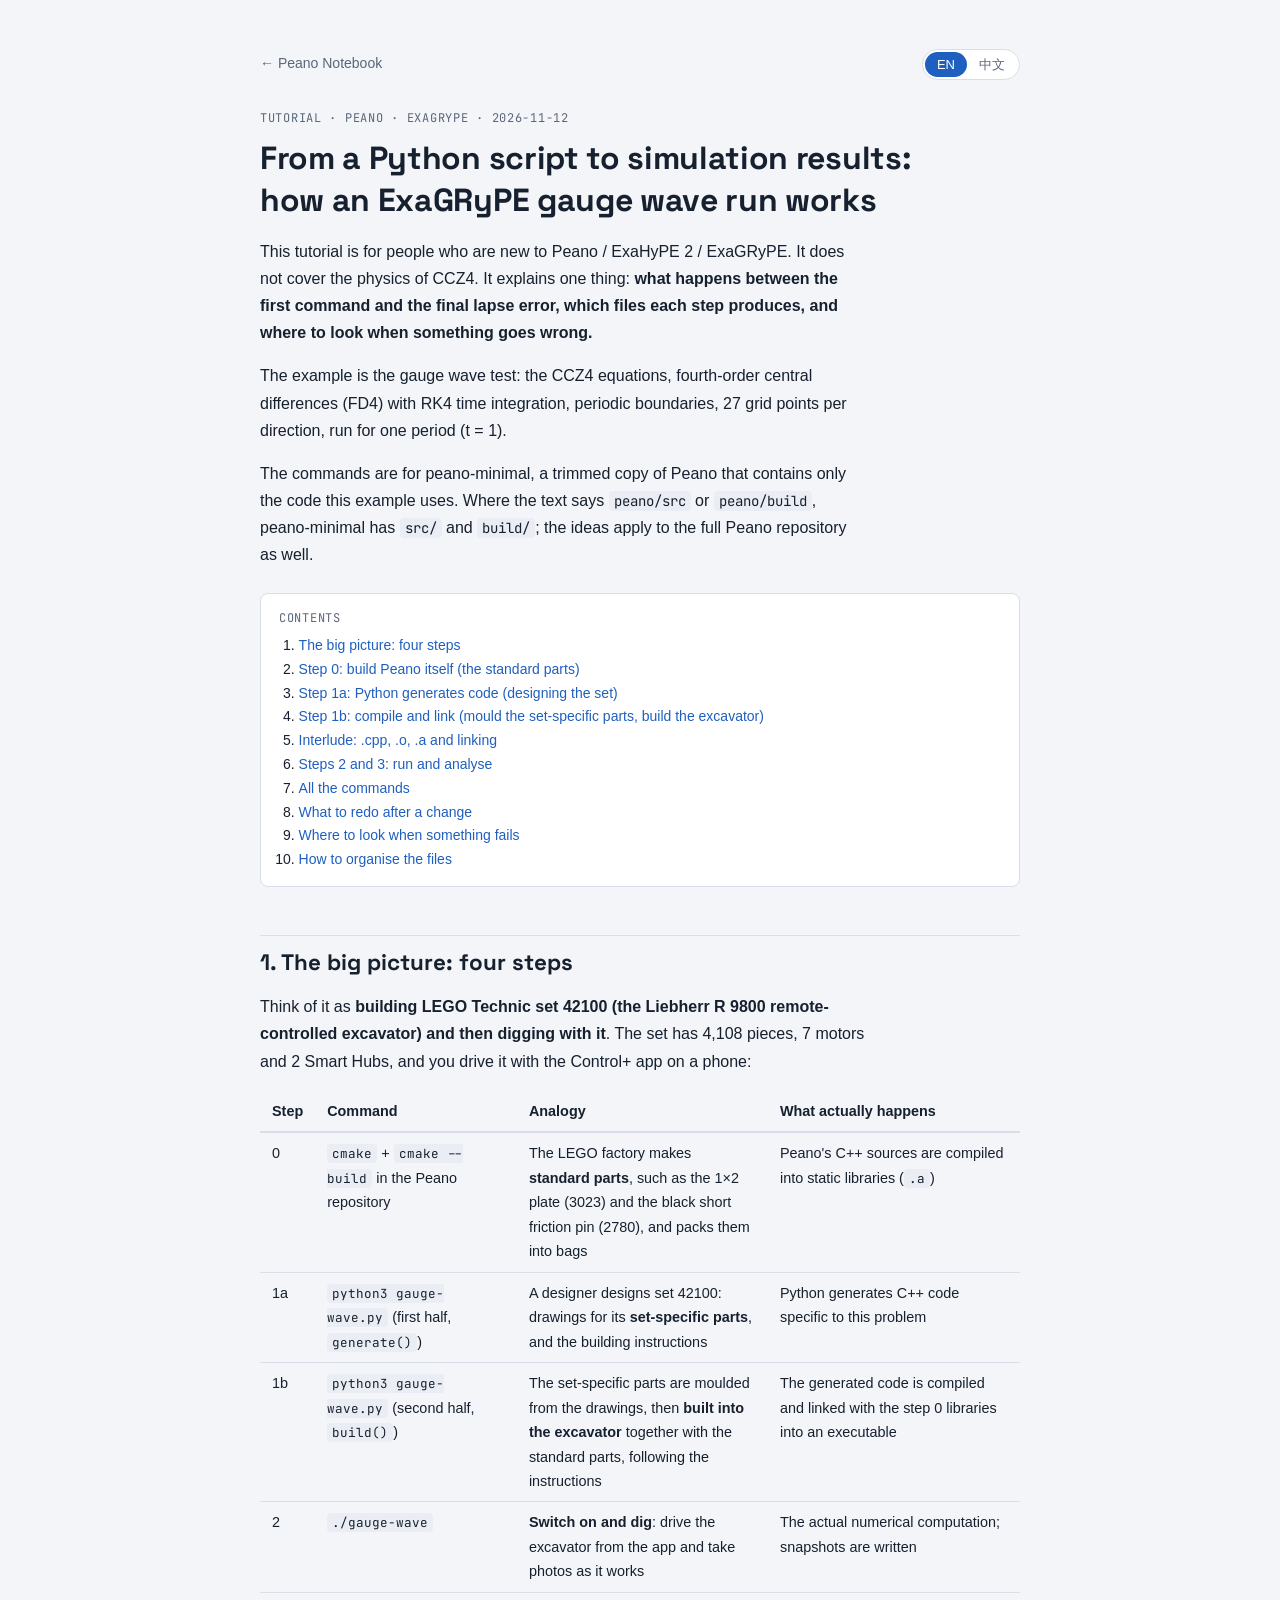
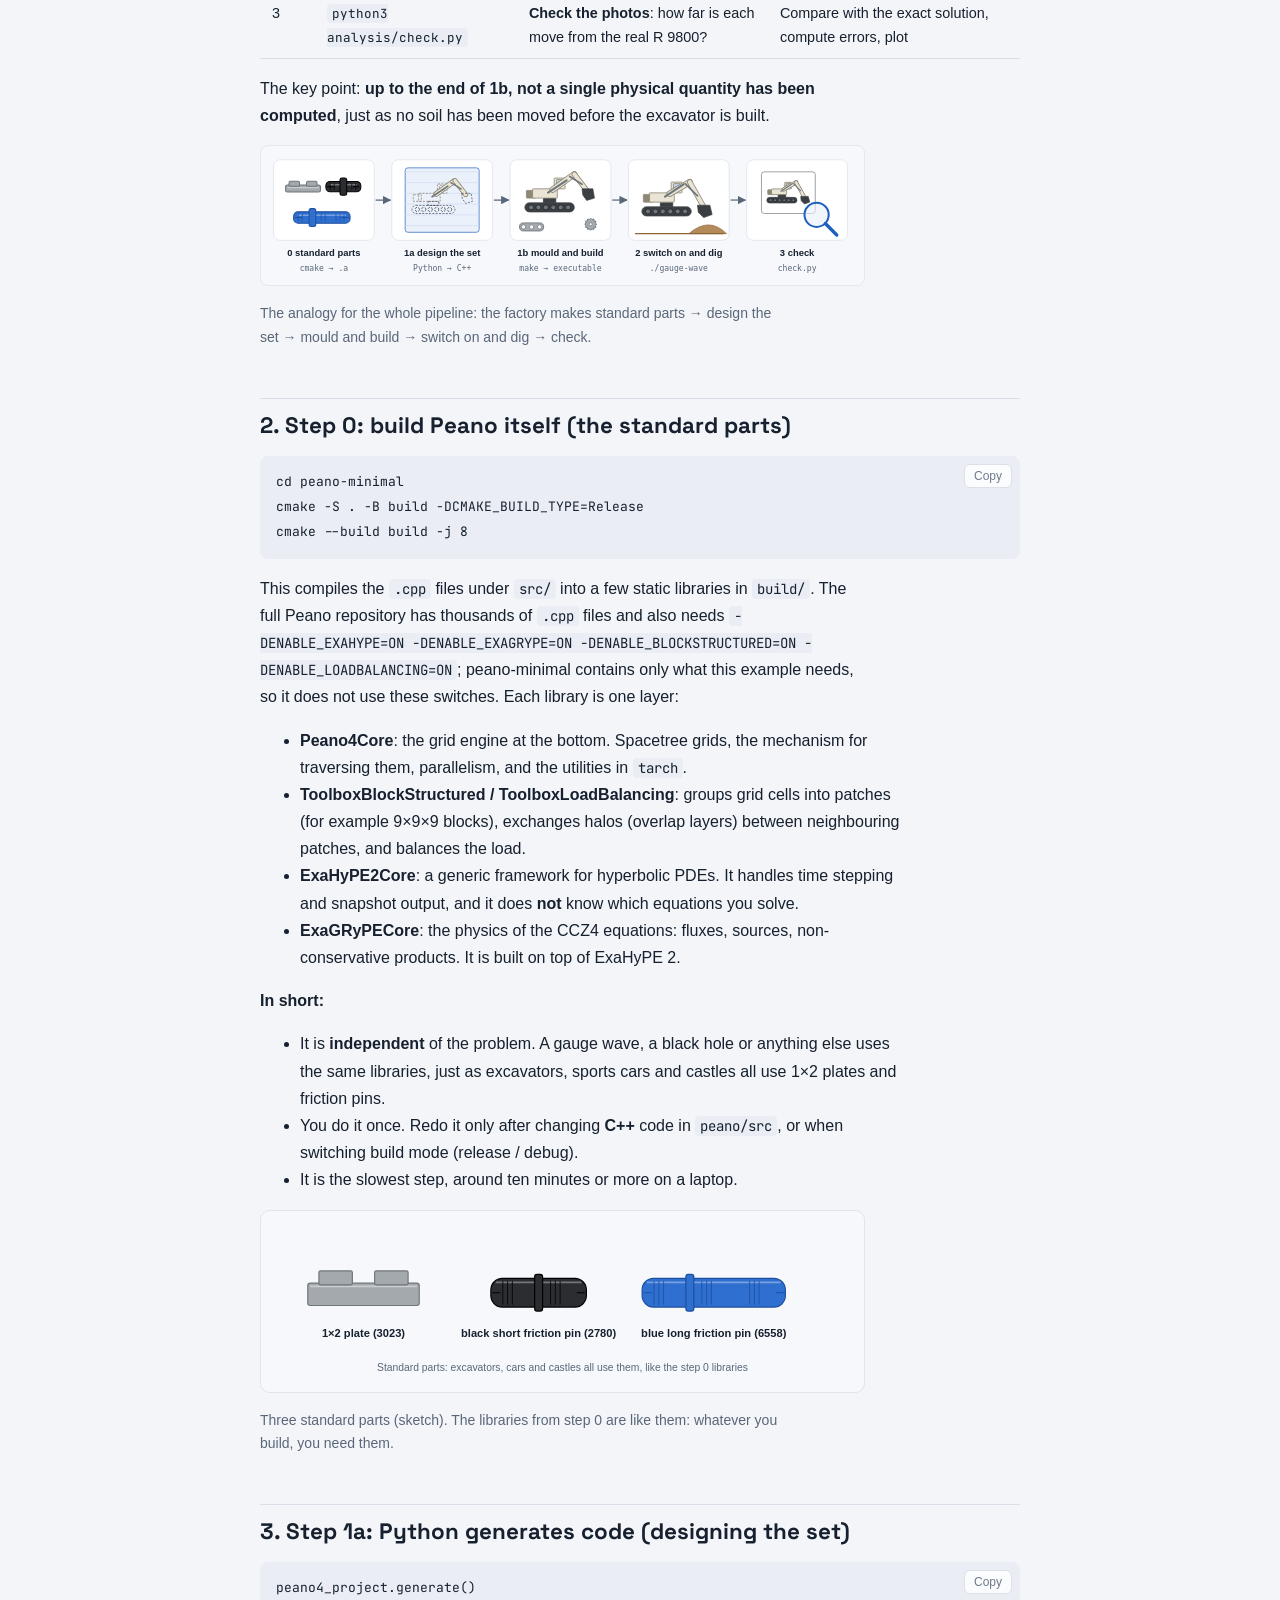
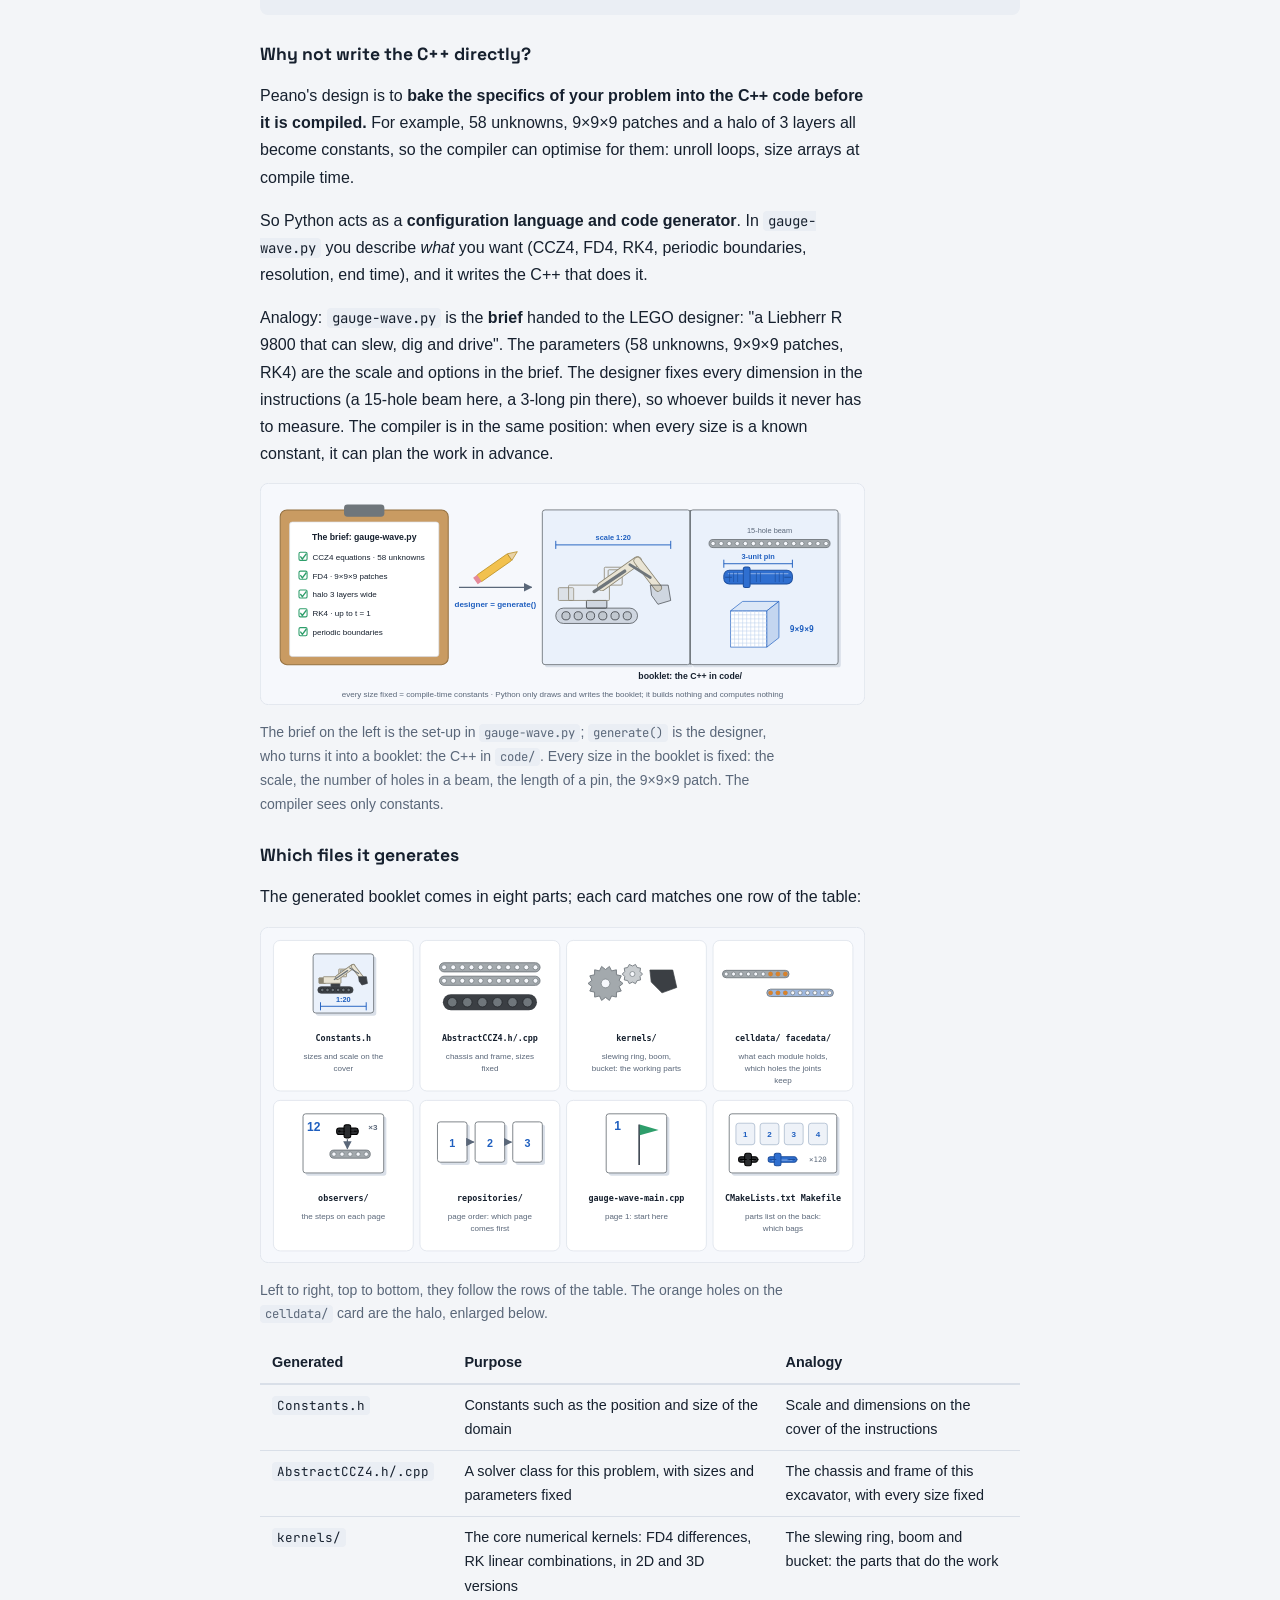
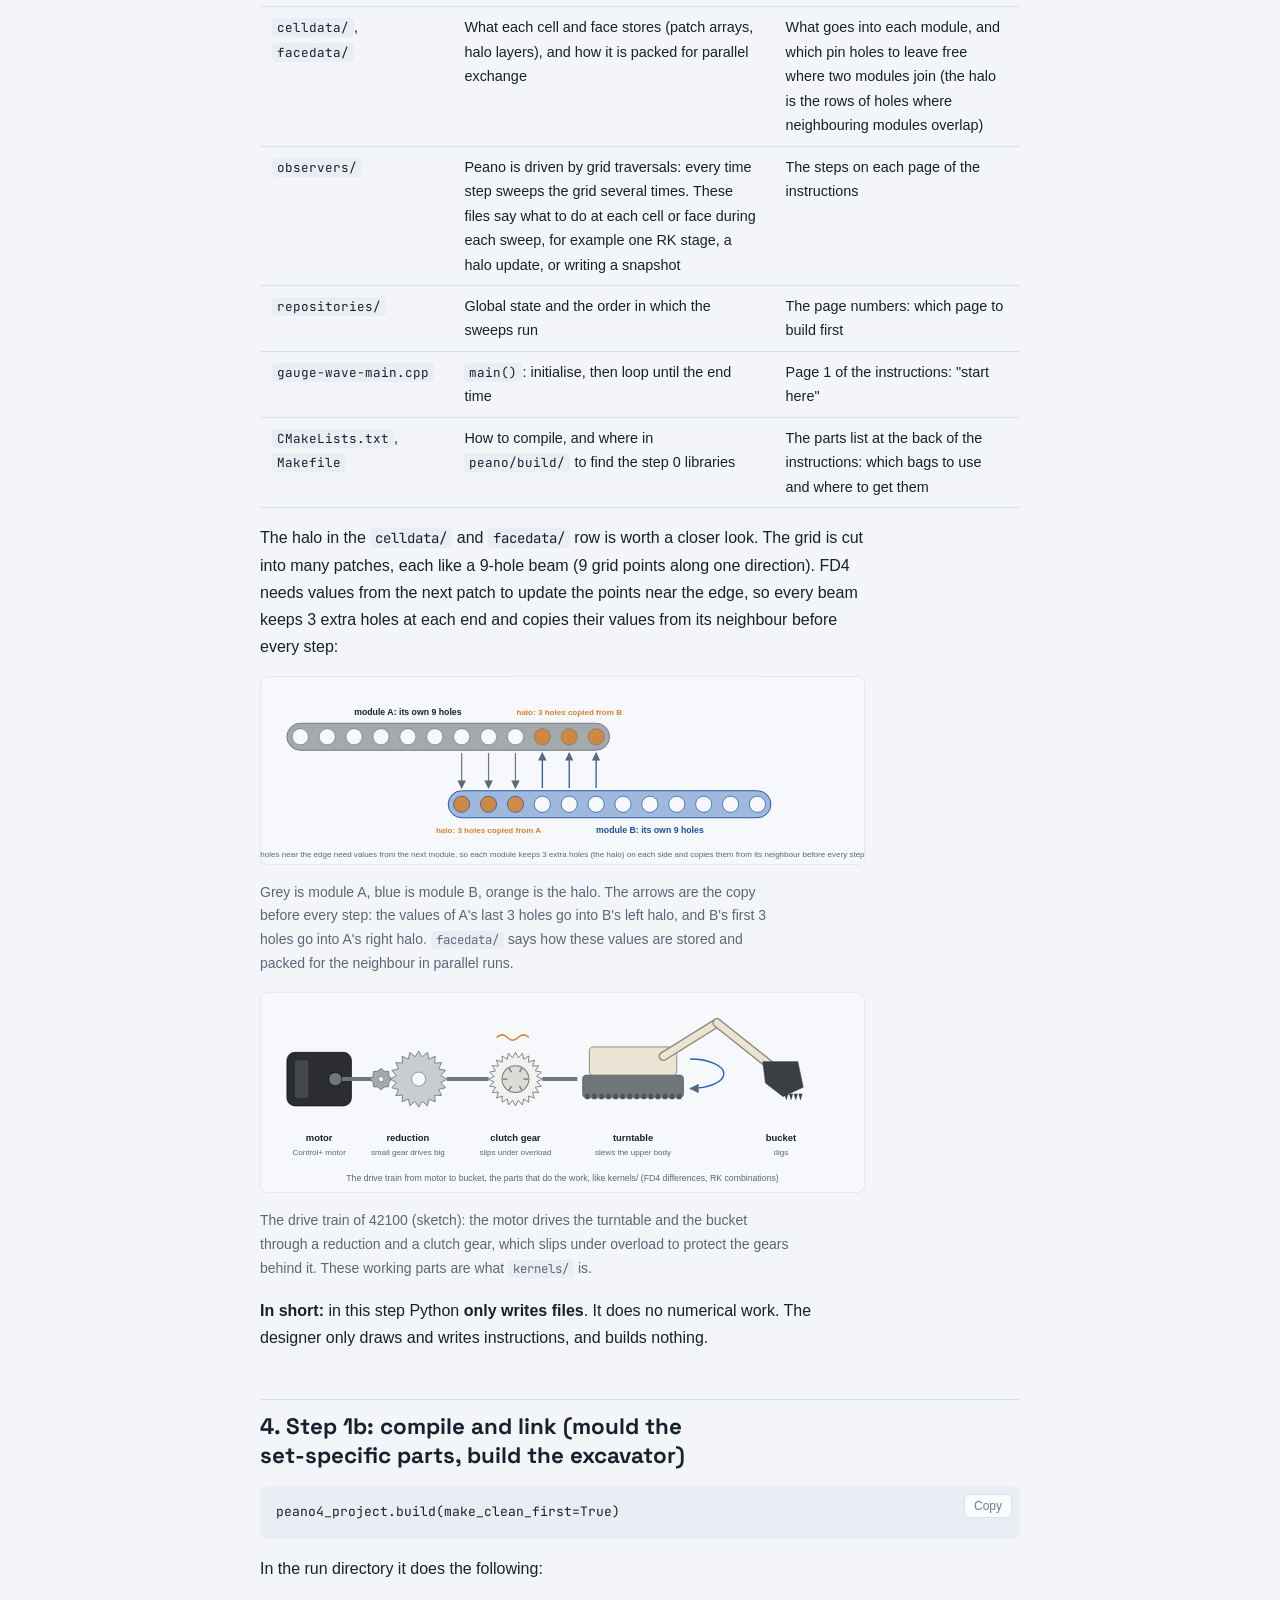
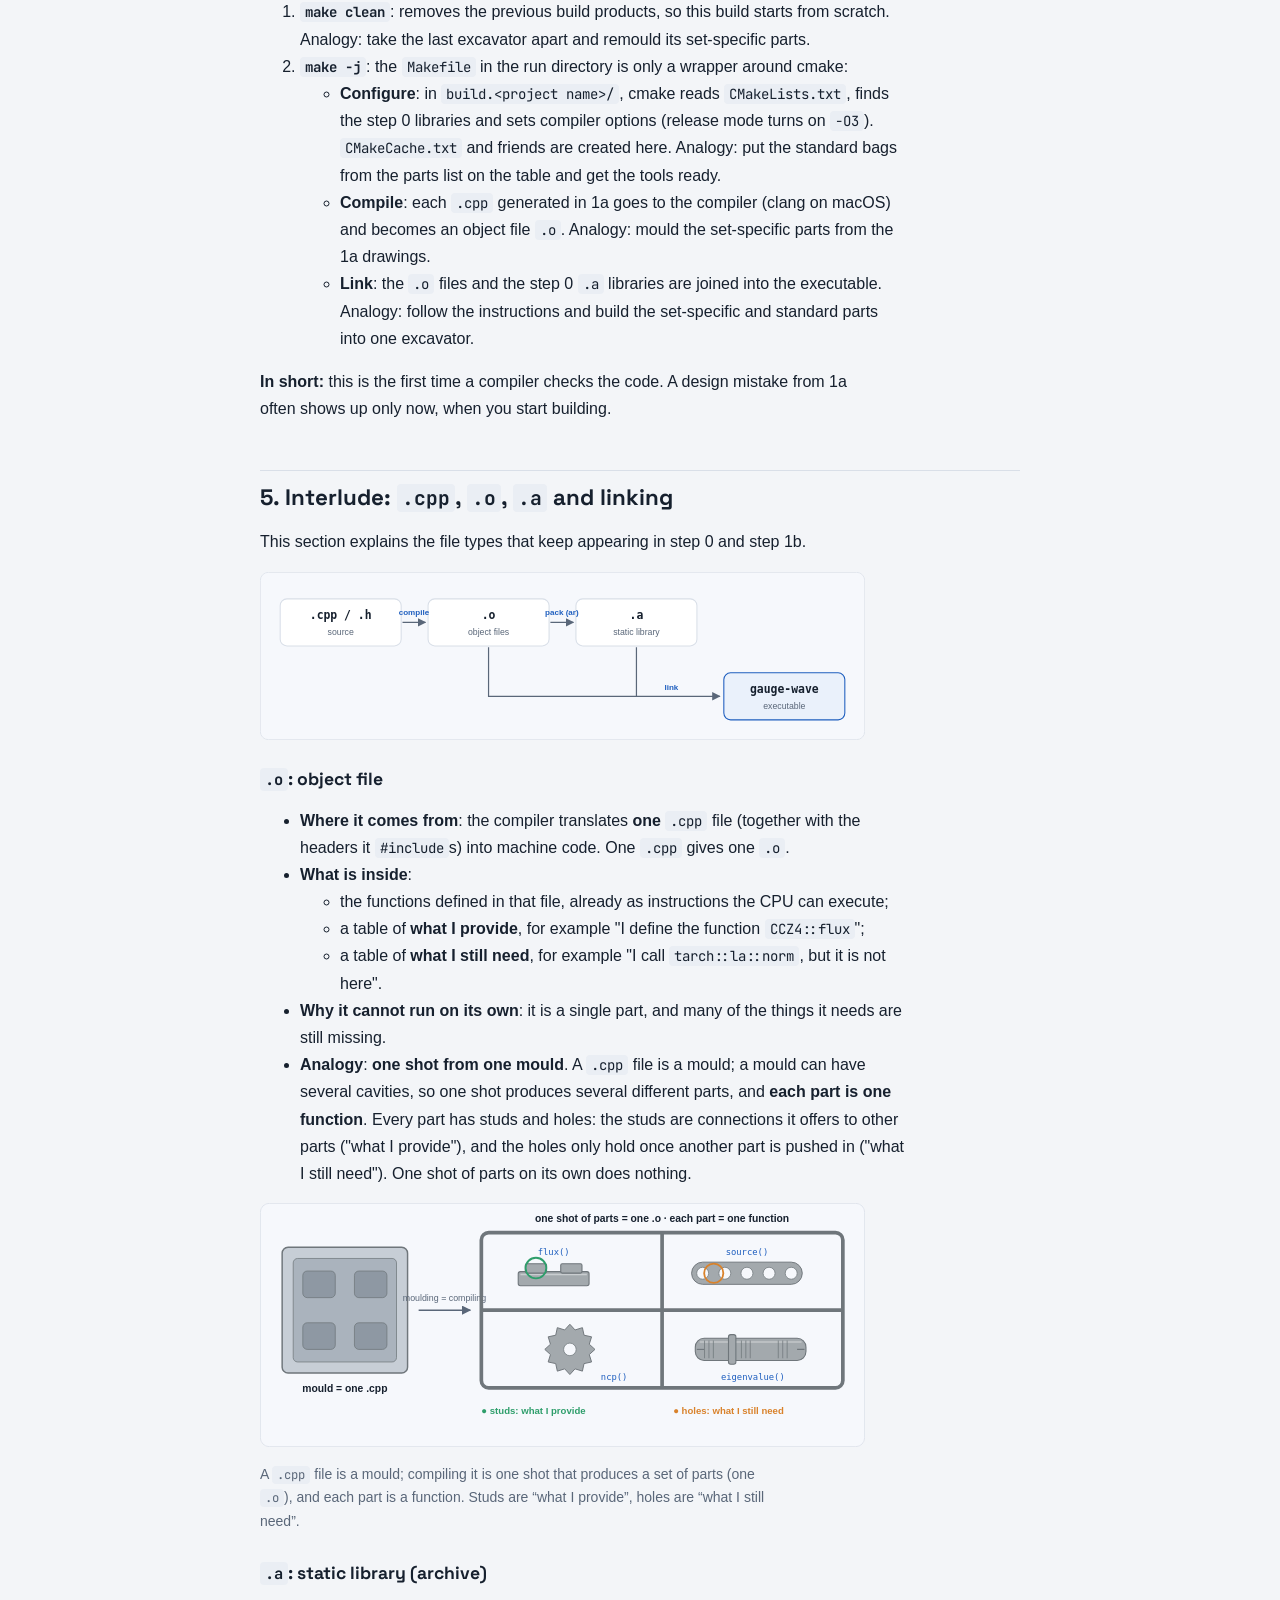
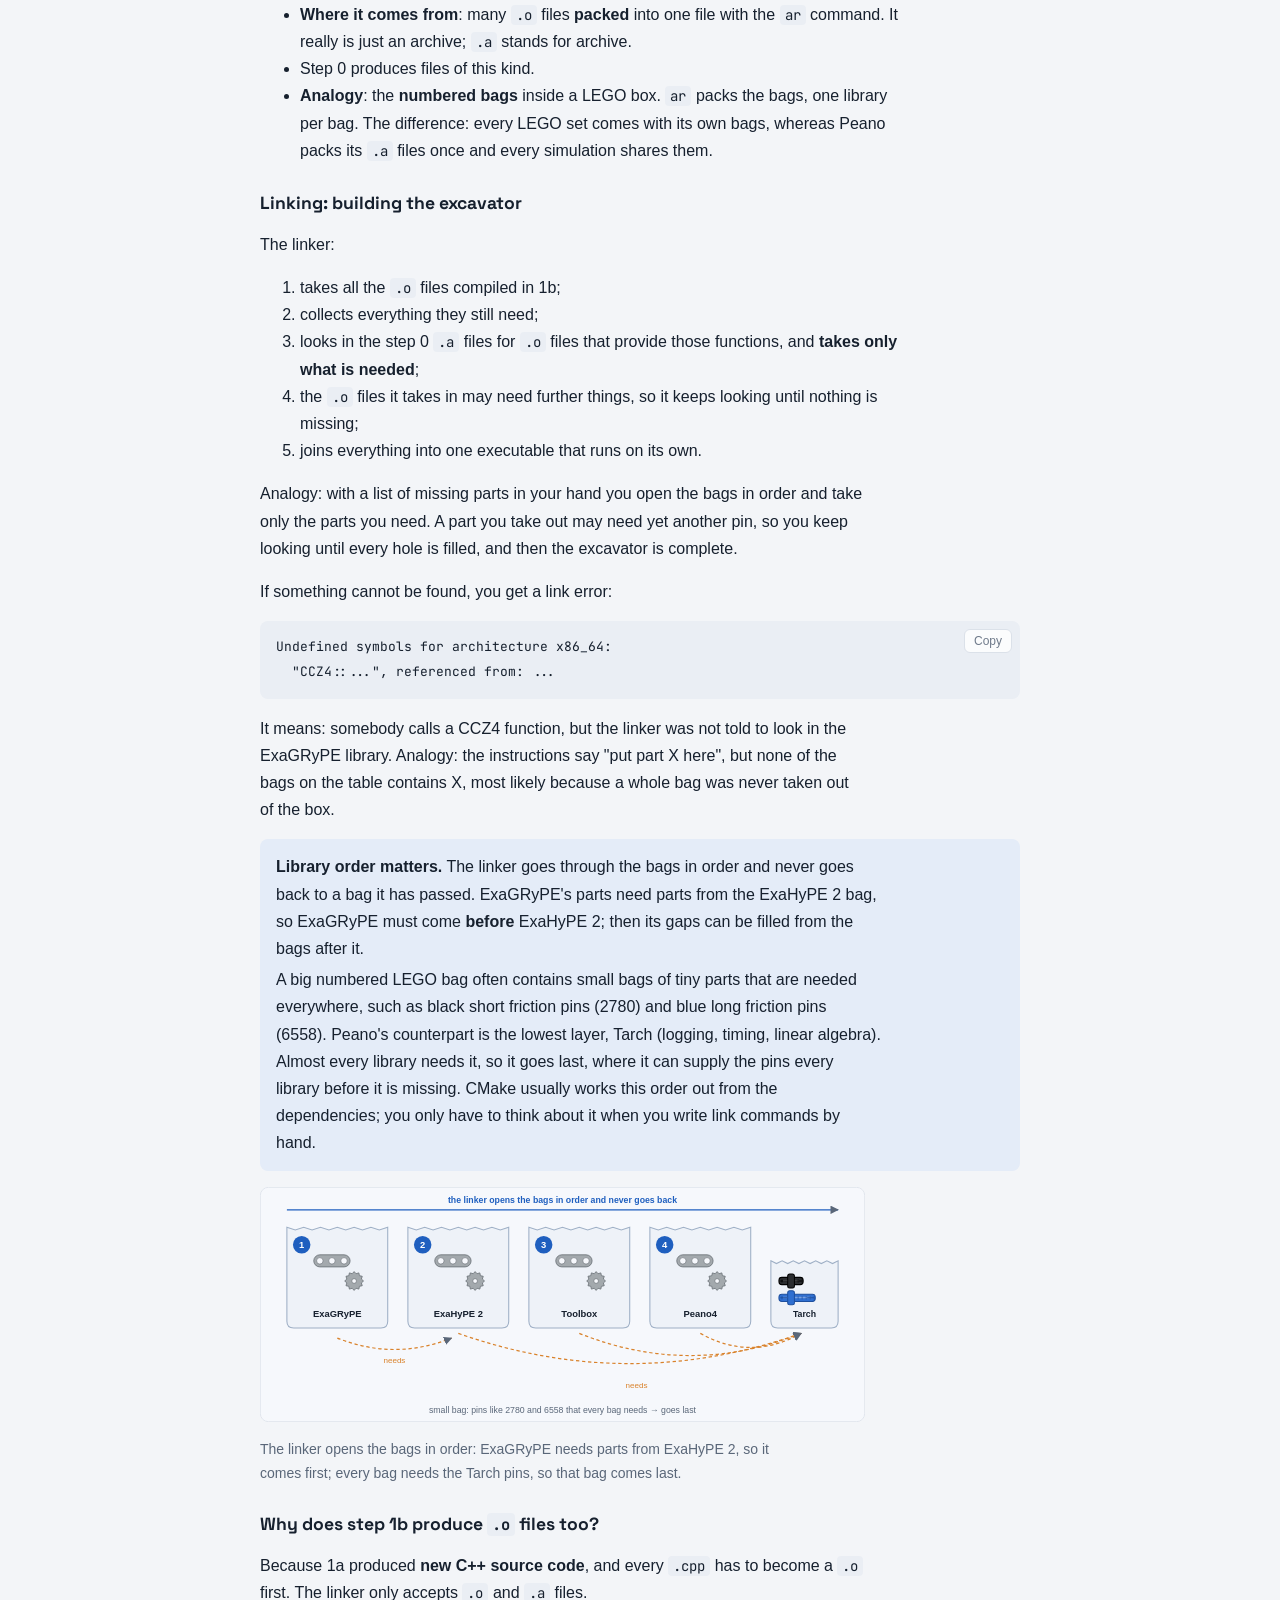
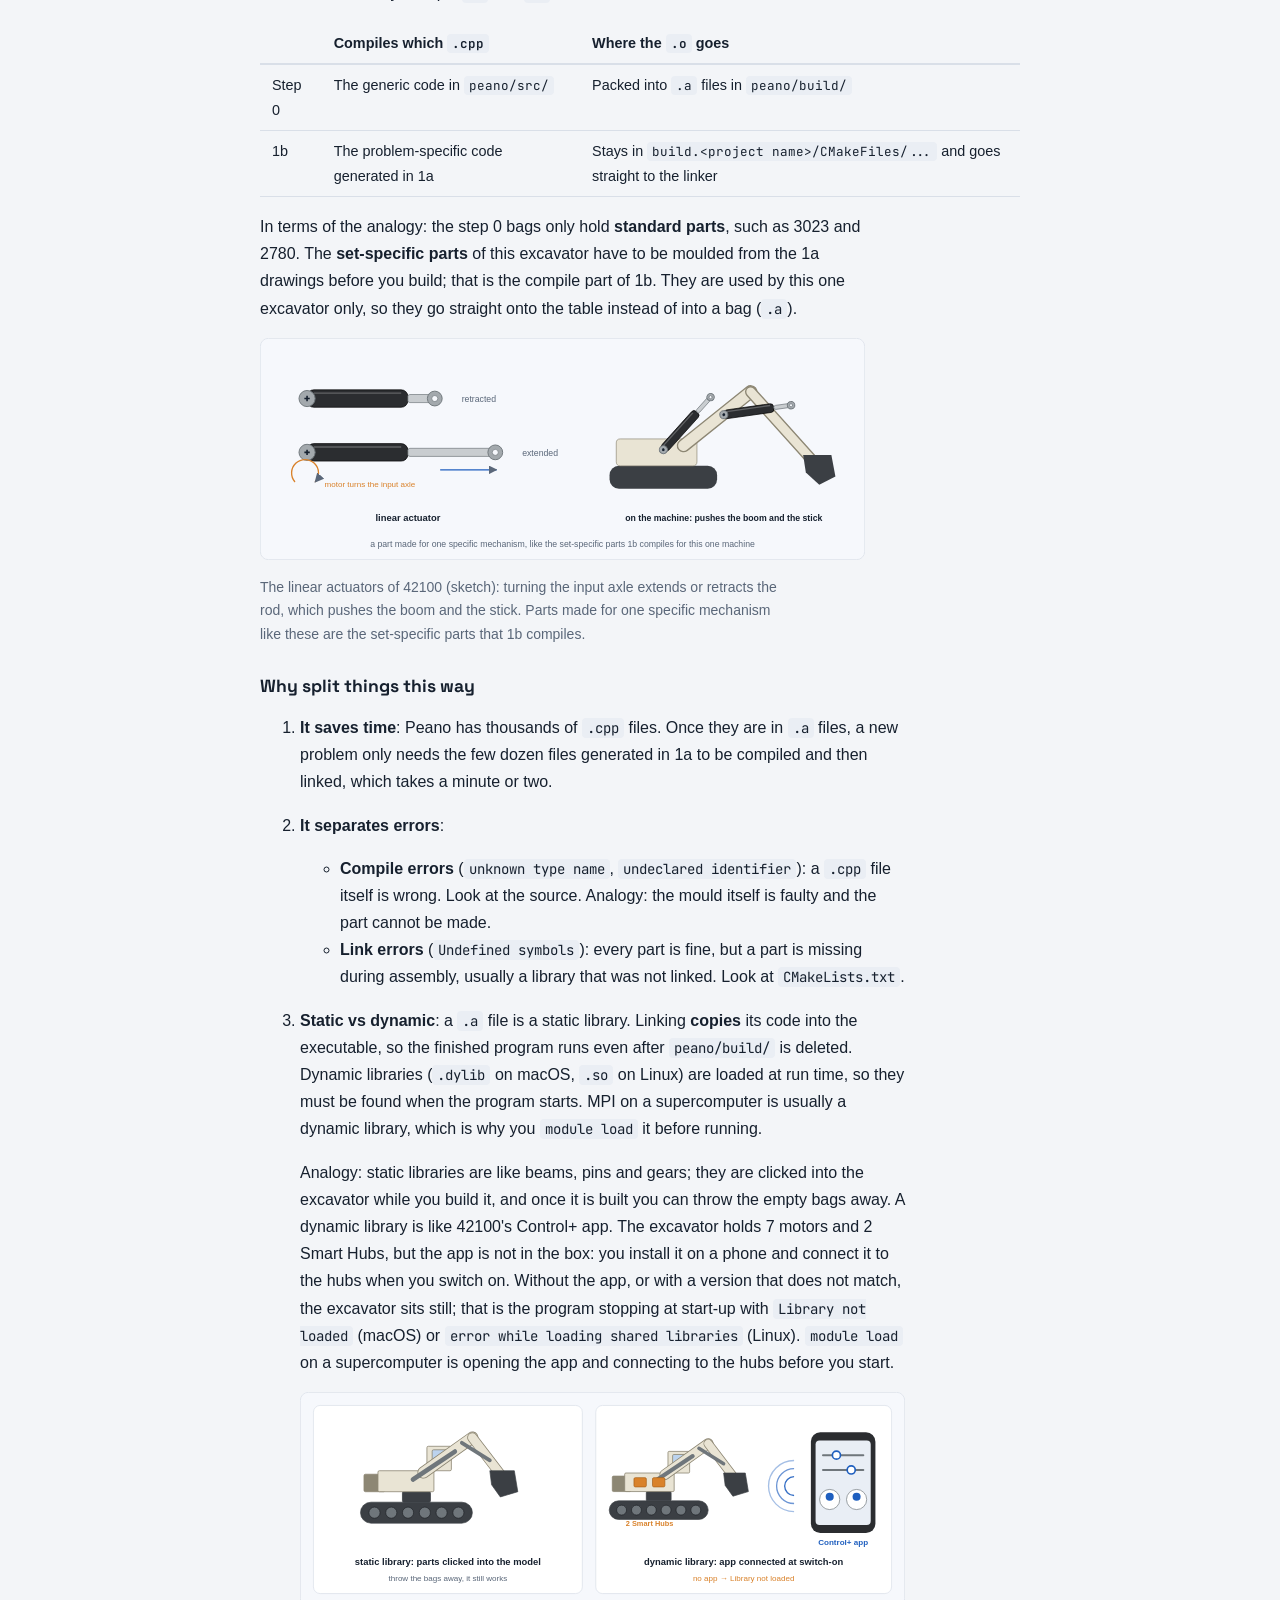
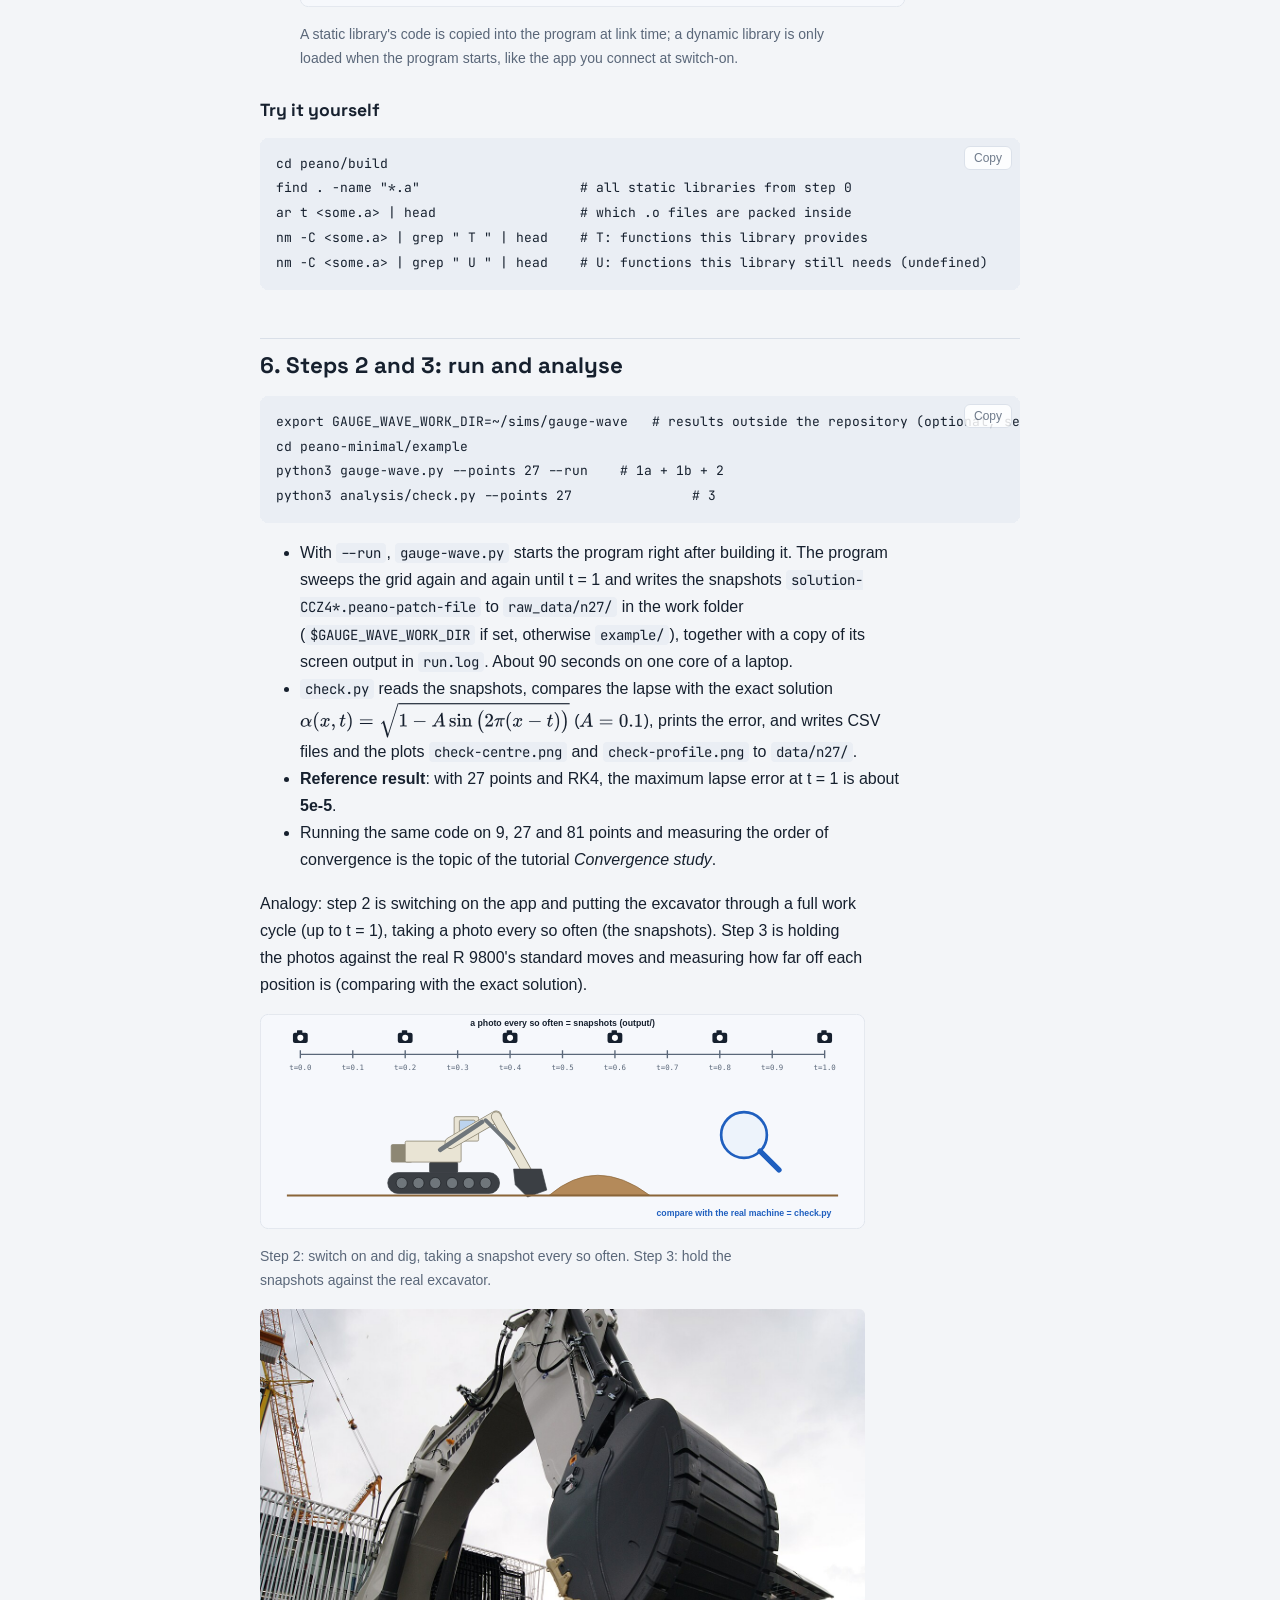
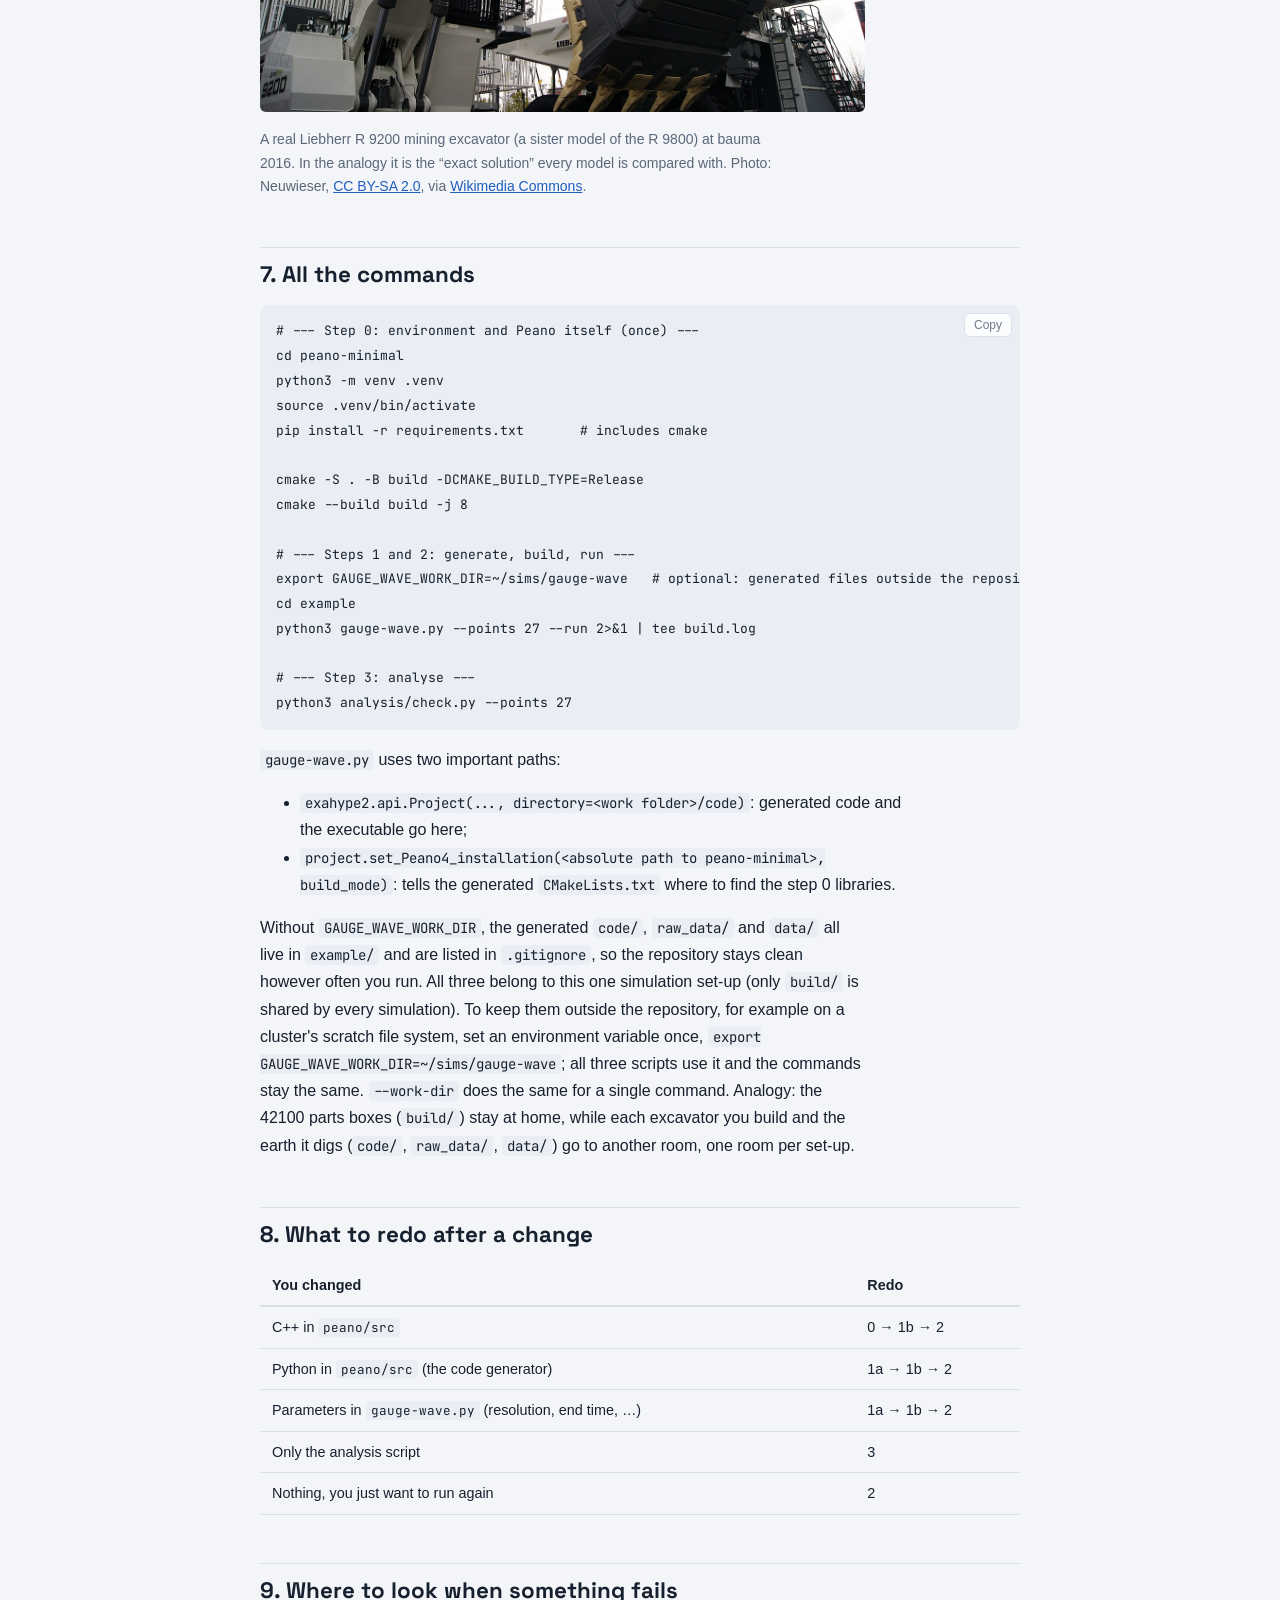
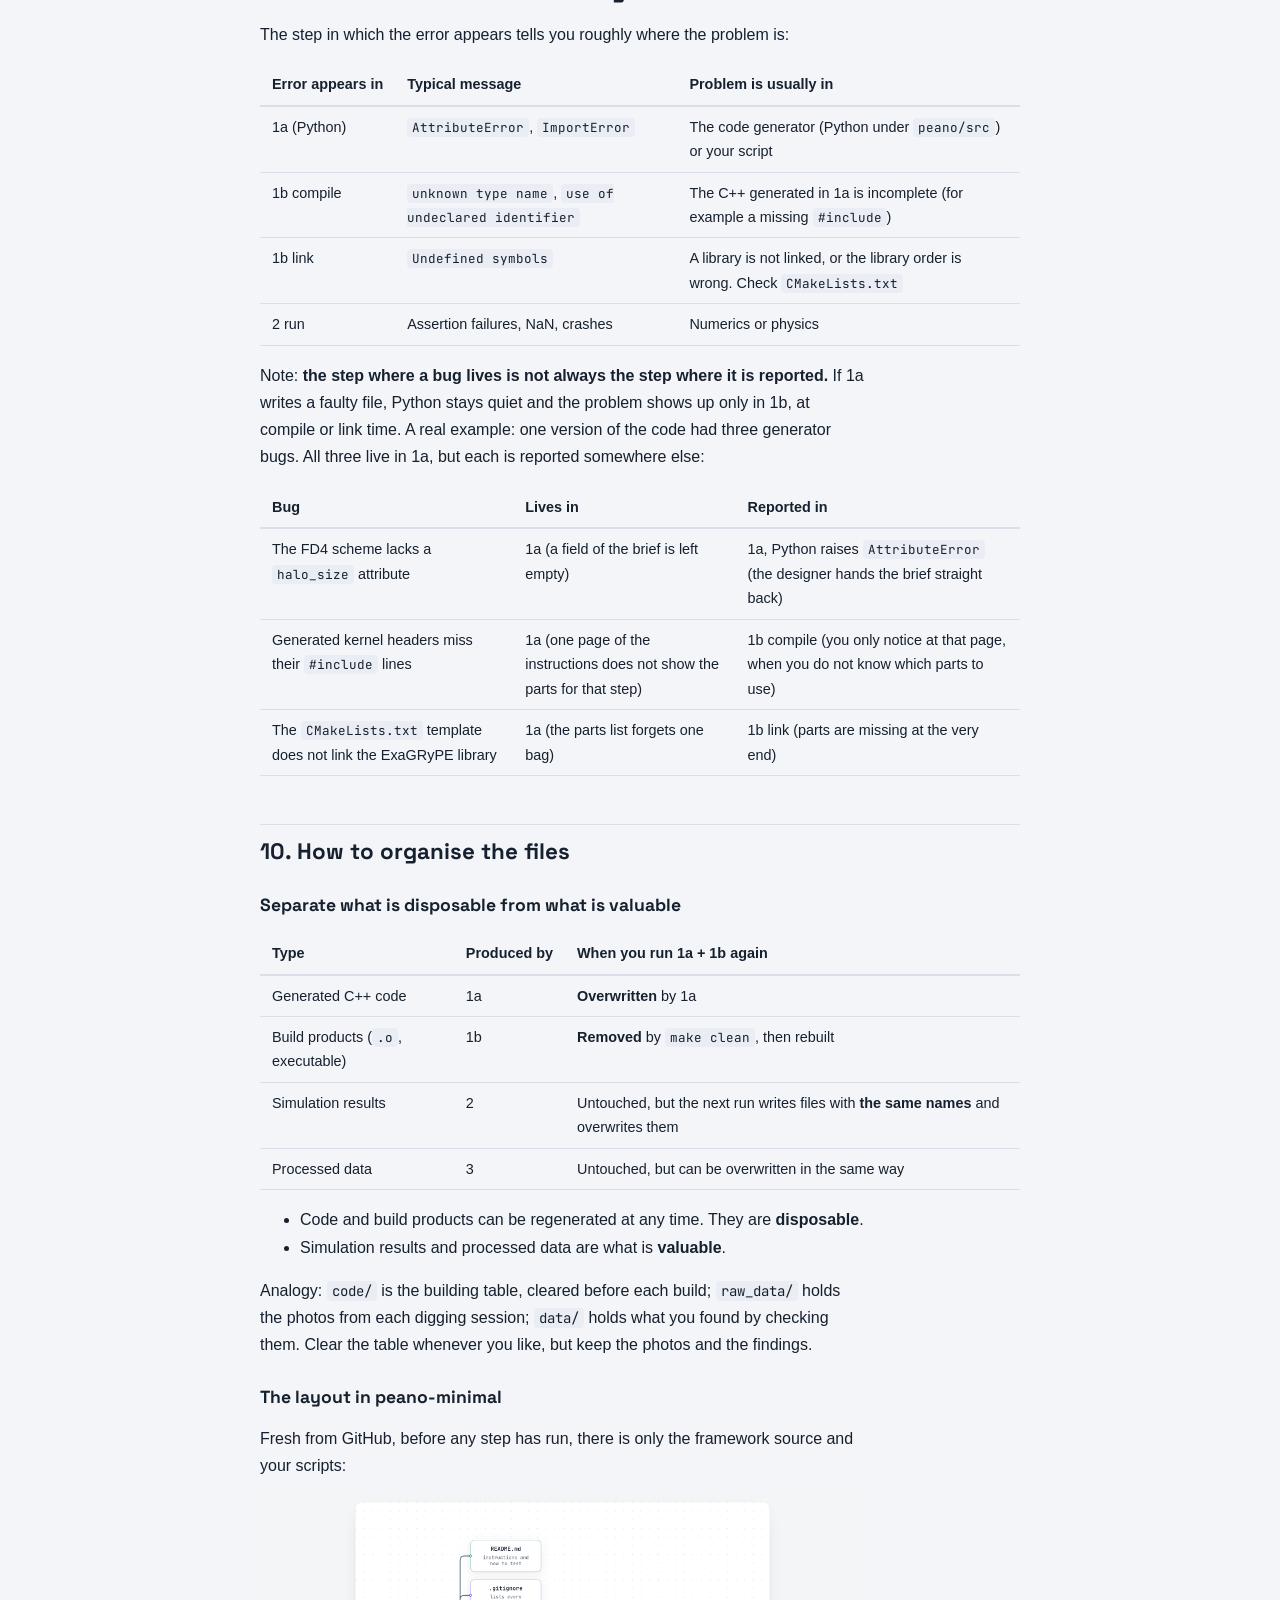
==== commit f99ae3a2: "ExaGRyPE: CCZ4 with 58 entries and integer switches, as in peano Take the CCZ4 kernels and initial v" ====
--- a/tutorials/tutorial-gauge-wave-pipeline.html
+++ b/tutorials/tutorial-gauge-wave-pipeline.html
@@ -83,11 +83,11 @@
 
 ### 为什么要多这一步，不直接写 C++？
 
-Peano 的设计思路是：**把问题的具体参数在编译前就写死进 C++ 代码。** 比如未知量有 59 个、patch 是 9×9×9、halo 宽 3 层，这些都写成常数，编译器就能针对它们优化，比如展开循环、在编译期确定数组大小。
+Peano 的设计思路是：**把问题的具体参数在编译前就写死进 C++ 代码。** 比如未知量有 58 个、patch 是 9×9×9、halo 宽 3 层，这些都写成常数，编译器就能针对它们优化，比如展开循环、在编译期确定数组大小。
 
 所以 Python 在这里扮演的是**配置语言加代码生成器**：你在 `gauge-wave.py` 里描述"要什么"（CCZ4 方程、FD4 格式、RK4、周期边界、分辨率、结束时间），它替你写出"怎么做"的 C++。
 
-类比：`gauge-wave.py` 是交给乐高设计师的**需求单**："做一台 Liebherr R 9800，要能回转、能挖、能走"。参数（59 个未知量、9×9×9 的 patch、RK4）就是需求单上的比例和配置。设计师把每个尺寸都在说明书里定死，比如这里用 15 孔的梁、那里用 3 单位的销，拼的人就不用现场量。编译器也是这样：尺寸都是已知常数，它就能提前把活安排好。
+类比：`gauge-wave.py` 是交给乐高设计师的**需求单**："做一台 Liebherr R 9800，要能回转、能挖、能走"。参数（58 个未知量、9×9×9 的 patch、RK4）就是需求单上的比例和配置。设计师把每个尺寸都在说明书里定死，比如这里用 15 孔的梁、那里用 3 单位的销，拼的人就不用现场量。编译器也是这样：尺寸都是已知常数，它就能提前把活安排好。
 
 ![需求单交给设计师，画出尺寸全部定死的说明书](content/img/lego/brief.zh-CN.svg)
 
@@ -434,11 +434,11 @@
 
 ### Why not write the C++ directly?
 
-Peano's design is to **bake the specifics of your problem into the C++ code before it is compiled.** For example, 59 unknowns, 9×9×9 patches and a halo of 3 layers all become constants, so the compiler can optimise for them: unroll loops, size arrays at compile time.
+Peano's design is to **bake the specifics of your problem into the C++ code before it is compiled.** For example, 58 unknowns, 9×9×9 patches and a halo of 3 layers all become constants, so the compiler can optimise for them: unroll loops, size arrays at compile time.
 
 So Python acts as a **configuration language and code generator**. In `gauge-wave.py` you describe *what* you want (CCZ4, FD4, RK4, periodic boundaries, resolution, end time), and it writes the C++ that does it.
 
-Analogy: `gauge-wave.py` is the **brief** handed to the LEGO designer: "a Liebherr R 9800 that can slew, dig and drive". The parameters (59 unknowns, 9×9×9 patches, RK4) are the scale and options in the brief. The designer fixes every dimension in the instructions (a 15-hole beam here, a 3-long pin there), so whoever builds it never has to measure. The compiler is in the same position: when every size is a known constant, it can plan the work in advance.
+Analogy: `gauge-wave.py` is the **brief** handed to the LEGO designer: "a Liebherr R 9800 that can slew, dig and drive". The parameters (58 unknowns, 9×9×9 patches, RK4) are the scale and options in the brief. The designer fixes every dimension in the instructions (a 15-hole beam here, a 3-long pin there), so whoever builds it never has to measure. The compiler is in the same position: when every size is a known constant, it can plan the work in advance.
 
 ![The brief goes to the designer, who draws a booklet with every size fixed](content/img/lego/brief.en.svg)
 
